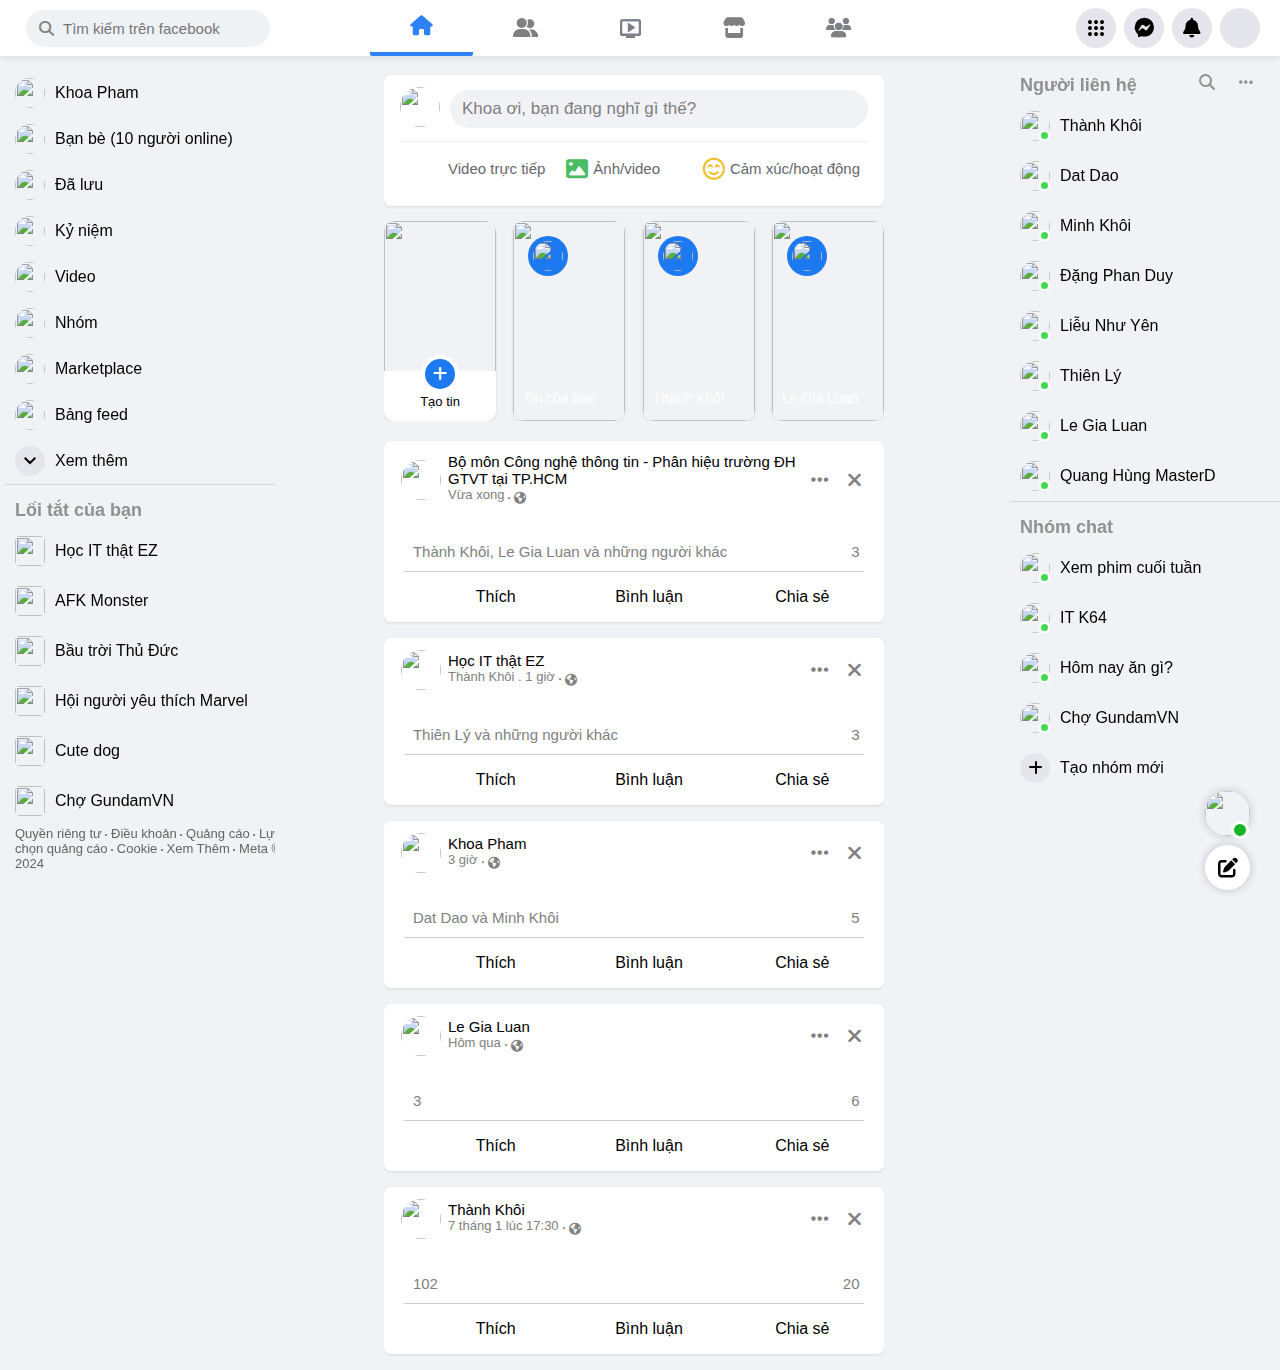
==== index.html @ da33feb2 "Add files via upload" ====
<!DOCTYPE html>
<html>
<head>
    <title>Facebook</title>
    <link rel="shortcut icon" href="/img/2023_Facebook_icon.svg" type="image/x-icon">
    <link rel="stylesheet" href="https://cdnjs.cloudflare.com/ajax/libs/font-awesome/5.14.0/css/all.css"/>
    <link rel="stylesheet" href="/css/index.css"/>
    <link rel="stylesheet" href="https://cdnjs.cloudflare.com/ajax/libs/font-awesome/6.6.0/css/all.min.css">
    <link rel="stylesheet" href="https://fonts.googleapis.com/css2?family=Material+Symbols+Outlined:opsz,wght,FILL,GRAD@20..48,100..700,0..1,-50..200" />
    <link rel="stylesheet" href="/css/responsive.css">
</head>
<body>

    <div class="header-wrap">
        <div class="header-left">
            <a href="index.html"><img src="/img/2023_Facebook_icon.svg" alt=""></a>
            <div class="header-search">
                <i class="fa-solid fa-magnifying-glass"></i>
                <input type="text" placeholder="Tìm kiếm trên facebook">
            </div>
        </div>
        <div class="header-mid">
            <a id="active" class="header-mid-option" href="index.html"><i class="fas fa-home"></i><div class="sub-title s-home"><p>Trang chủ</p></div></a>
            <a class="header-mid-option" href="friend-page.html"><i class="fa-solid fa-user-group"></i><div class="sub-title s-friend"><p>Bạn bè</p></div></a>
            <a class="header-mid-option" href="#"><i id="size22" class="tv-icon material-symbols-outlined">live_tv</i><div class="sub-title s-video"><p>Video</p></div></a>
            <a class="header-mid-option" href="#"><i class="store-icon fa-solid fa-store"></i><div class="sub-title s-market"><p>Marketplace</p></div></a>
            <a class="header-mid-option" href="#"><i class="group-icon fas fa-users"></i><div class="sub-title s-group"><p>Nhóm</p></div></a>
        </div>
        <div class="header-right">
            <a class="icon-backround" href="#"><i class="material-symbols-outlined">apps</i><div class="sub-title"><p>Menu</p></div></a>
            <div  class="icon-backround" id="showMess"><i class="fab fa-facebook-messenger"></i><div class="sub-title"><p>Messenger</p></div></div>
            <!-- DROP MESS MENU -->
            <div class="card-mess-wrap" id="cardMess">
                <div class="card-mess">
                    <div class="mess-header">
                        <p>Đoạn chat</p>
                        <div class="icon-list">
                            <img src="/img/more.png" alt="">
                            <img src="/img/zoom.png" alt="">
                            <img src="/img/edit.png" alt="">
                        </div>
                    </div>
                    <div class="messs-search">
                        <img src="/img/loupe.png" alt="">
                        <input type="text" placeholder="Tìm kiếm trên Messenger">
                    </div>
                    <div class="mess-option">
                        <p class="checked">Hộp thư</p>
                        <p>Cộng đồng</p>
                    </div>
                    <div class="mess-content-list">

                        <div class="mess-content">
                            <div class="img-wrap">
                                <img src="/img/avatarluan.jpg" alt="">
                            </div>
                            <div class="content-text-wrap">
                                <p>Le Gia Luan</p>
                                <div class="chat-text">
                                    <span>Luan: </span>
                                    <span>Đi cafe không bạn.</span>
                                    <span class="dot"><i class="fa-solid fa-circle"></i></span>
                                    <span>1 phút</span>
                                </div>
                            </div>
                        </div>

                        <div class="mess-content">
                            <div class="img-wrap">
                                <img src="/img/lieunhuyen.jpg" alt="">
                            </div>
                            <div class="content-text-wrap">
                                <p>Liễu Như Yên</p>
                                <div class="chat-text">
                                    <span>Liễu: </span>
                                    <span>Em đậu casting rồi Khoa!</span>
                                    <span class="dot"><i class="fa-solid fa-circle"></i></span>
                                    <span>2 giờ</span>
                                </div>
                            </div>
                        </div>

                        <div class="mess-content">
                            <div class="img-wrap">
                                <img src="/img/door.jpg" alt="">
                            </div>
                            <div class="content-text-wrap">
                                <p>Hôm nay ăn gì?</p>
                                <div class="chat-text">
                                    <span>Khôi: </span>
                                    <span>Đi ăn thôi, đói quáaa</span>
                                    <span class="dot"><i class="fa-solid fa-circle"></i></span>
                                    <span>5 giờ</span>
                                </div>
                            </div>
                        </div>

                        <div class="mess-content">
                            <div class="img-wrap">
                                <img src="/img/tiendat.jpg" alt="">
                            </div>
                            <div class="content-text-wrap">
                                <p>Dat Dao</p>
                                <div class="chat-text">
                                    <span>Bạn: </span>
                                    <span>Lịch bơi ngày nào vậy Đạt</span>
                                    <span class="dot"><i class="fa-solid fa-circle"></i></span>
                                    <span>8 giờ</span>
                                </div>
                            </div>
                        </div>

                        <div class="mess-content">
                            <div class="img-wrap">
                                <img src="/img/avatarkhoi.jpg" alt="">
                            </div>
                            <div class="content-text-wrap">
                                <p>Thành Khôi</p>
                                <div class="chat-text">
                                    <span>Khôi: </span>
                                    <span>Mai đi học sớm đi.</span>
                                    <span class="dot"><i class="fa-solid fa-circle"></i></span>
                                    <span>1 giờ</span>
                                </div>
                            </div>
                        </div>

                        <div class="mess-content">
                            <div class="img-wrap">
                                <img src="/img/phim.jpg" alt="">
                            </div>
                            <div class="content-text-wrap">
                                <p>Xem phim cuối tuần</p>
                                <div class="chat-text">
                                    <span>Luan: </span>
                                    <span>Tớ thấy nên xem phim Cám</span>
                                    <span class="dot"><i class="fa-solid fa-circle"></i></span>
                                    <span>17 giờ</span>
                                </div>
                            </div>
                        </div>

                        <div class="mess-content">
                            <div class="img-wrap">
                                <img src="/img/sister.jpg" alt="">
                            </div>
                            <div class="content-text-wrap">
                                <p>Em gái</p>
                                <div class="chat-text">
                                    <span>Vy: </span>
                                    <span>Khi nào anh mới về quê?</span>
                                    <span class="dot"><i class="fa-solid fa-circle"></i></span>
                                    <span>1 ngày</span>
                                </div>
                            </div>
                        </div>

                        <div class="mess-content">
                            <div class="img-wrap">
                                <img src="/img/gundam.jpg" alt="">
                            </div>
                            <div class="content-text-wrap">
                                <p>Chợ GundamVN</p>
                                <div class="chat-text">
                                    <span>Bạn: </span>
                                    <span>Cho em đặt mẫu số 3.</span>
                                    <span class="dot"><i class="fa-solid fa-circle"></i></span>
                                    <span>3 ngày</span>
                                </div>
                            </div>
                        </div>
                    </div>
                    
                </div>
            </div>


            <div class="icon-backround" id="notice" onclick="showNotice()">
                <i class="fas fa-bell"></i>
                <div class="sub-title"><p>Thông báo</p></div>
            </div>
            <!-- DROP MENU NOTICE -->
            <div class="card-notice-wrap" id="cardNotice">
                <div class="card-notice">
                    <div class="card-notice-header">
                        <p>Thông báo</p>
                        <img src="/img/more.png" alt="">
                    </div>
                    <div class="notice-option">
                        <span class="checked">Tất cả</span>
                        <span>Chưa đọc</span>
                    </div>
                    <div class="notice-title">
                        <p>Trước đó</p>
                        <span>Xem tất cả</span>
                    </div>
                    <div class="notice-list">
                        <div class="notice-content">
                            <div class="notice-img">
                                <img src="/img/avatarkhoi.jpg" alt="">
                                <img src="/img/tag-icon.png" alt="">
                            </div>
                            <div class="notice-text">
                                <p><span>Thành Khôi</span> đã gắn thẻ bạn trong 1 tin.</p>
                                <p>3 phút</p>
                            </div>
                            <img src="/img/record-button.png" alt="">
                        </div>
                        <div class="notice-content">
                            <div class="notice-img">
                                <img src="/img/tiendat.jpg" alt="">
                                <img src="/img/comment.png" alt="">
                            </div>
                            <div class="notice-text">
                                <p><span>Dat Dao</span> đã phản hồi bình luận của bạn trong nhóm Bơi lội.</p>
                                <p>2 ngày</p>
                            </div>
                            <img src="/img/record-button.png" alt="">
                        </div>
                        <div class="notice-content">
                            <div class="notice-img">
                                <img src="/img/avata.jpg" alt="">
                                <img src="/img/comment.png" alt="">
                            </div>
                            <div class="notice-text">
                                <p><span>Thành Khôi và Le Gia Luan</span> đã bày tỏ cảm xúc về 1 bình luận.</p>
                                <p>3 ngày</p>
                            </div>
                            <img src="/img/record-button.png" alt="">
                        </div>
                        <div class="notice-content">
                            <div class="notice-img">
                                <img src="/img/lieunhuyen.jpg" alt="">
                                <img src="/img/comment.png" alt="">
                            </div>
                            <div class="notice-text">
                                <p><span>Liễu Như Yên</span> đã chia sẻ 1 video trong nhóm Bầu trời Thủ Đức.</p>
                                <p>1 tuần</p>
                            </div>
                            <img src="/img/record-button.png" alt="">
                        </div>
                    </div>
                </div>
            </div>



            <div class="icon-backround" id="showProfile">
                <img class="user-avt" src="/img/avata.jpg" alt="" >
                <div class="sub-title s-avata"><p>Tài khoản</p></div>
            </div>
            <!-- <img class="user-avt" src="/img/avata.jpg" alt="" onclick="openCard()"> -->
            
            <!-- DROP MENU PROFILE -->
                <div class="card-menu-wrap" id="cardWrap">
                    <div class="card-menu">
                        <div class="profile-menu">
                            <div class="profile">
                                <img src="/img/avata.jpg" alt="" class="user-avt">
                            <span>Pham Khoa</span>
                            </div>
                            <hr>
                            <p>Xem trang cá nhân</p>
                        </div>
                        <div class="menu-item">
                            <div class="backround-color"><img src="/img/settings.png" alt=""></div>
                            <span>Cài đặt & quyền riêng tư</span>
                            <img src="/img/next.png" alt="" class="right">
                        </div>
                        <div class="menu-item">
                            <div class="backround-color"><img src="/img/question.png" alt=""></div>
                            <span>Trợ giúp & hỗ trợ</span>
                            <img src="/img/next.png" alt="" class="right">
                        </div>
                        <div class="menu-item">
                            <div class="backround-color"><img src="/img/night.png" alt=""></div>
                            <span>Màn hình & trợ năng</span>
                            <img src="/img/next.png" alt="" class="right">
                        </div>
                        <div class="menu-item">
                            <div class="backround-color"><img src="/img/bubble-chat.png" alt=""></div>
                            <span>Đóng góp ý kiến</span>
                        </div>
                        <a href="login.html" class="menu-item">
                            <div class="backround-color"><img src="/img/log-out.png" alt=""></div>
                            <span>Đăng xuất</span>
                        </a>
                        <div class="footer-infor">
                            <span class="text">Quyền riêng tư</span>
                            <span class="dot"><i class="fa-solid fa-circle"></i></span>
                            <span class="text">Điều khoản</span>
                            <span class="dot"><i class="fa-solid fa-circle"></i></span>
                            <span class="text">Quảng cáo</span>
                            <span class="dot"><i class="fa-solid fa-circle"></i></span>
                            <span class="text">Lựa chọn quảng cáo</span>
                            <span class="dot"><i class="fa-solid fa-circle"></i></span>
                            <span class="text">Cookie</span>
                            <span class="dot"><i class="fa-solid fa-circle"></i></span>
                            <span class="seemore">Xem Thêm</span>
                            <span class="dot"><i class="fa-solid fa-circle"></i></span>
                            <span class="copyright">Meta &copy; 2024</span>
                        </div>
                    </div>
                </div>
        </div>
    </div>


    <div class="container">
        <div class="left-sidebar p-weight6"> 
            <div class="imp-links">
                <a href="#"><img src="/img/avata.jpg" alt=""><p>Khoa Pham</p></a>
                <a href="#">
                    <!-- <i class=" friend-icon fa-solid fa-user-group"></i> -->
                     <img src="/img/friend.png" alt="">
                    <p>Bạn bè (10 người online)</p>
                </a>
                <a href="#">
                    <!-- <i class="save-icon fa-solid fa-bookmark"></i> -->
                    <img src="/img/saved.png" alt="">
                    <p>Đã lưu</p>
                </a>
                <a href="#">
                    <!-- <i class="history-icon material-symbols-outlined">history</i> -->
                    <img src="/img/memories.png" alt="">
                    <p>Kỷ niệm</p>
                </a>
                <a href="#">
                    <!-- <i class="tv-icon material-symbols-outlined">live_tv</i> -->
                    <img src="/img/video.png" alt="">
                    <p>Video</p>
                </a>
                <a href="#">
                    <!-- <div class="icon-box"><i class="group-icon fas fa-users"></i></div> -->
                    <img src="/img/groups.png" alt="">
                    <p>Nhóm</p>
                </a>
                <a href="#">
                    <!-- <i class="store-icon fa-solid fa-store"></i> -->
                    <img src="/img/market.png" alt="">
                    <p>Marketplace</p>
                </a>
                <a href="#">
                    <img src="/img/feed.png" alt="">
                    <p>Bảng feed</p>
                </a>
                <div id="hidden-imp-links">
                    <a href="#">
                        <img src="/img/gayquy.png" alt="">
                        <p>Chiến dịch gây quỹ</p>
                    </a>
                    <a href="#">
                        <img src="/img/video-game.png" alt="">
                        <p>Chơi game</p>
                    </a>
                    <a href="#">
                        <img src="/img/credit-card.png" alt="">
                        <p>Đơn đặt hàng và thanh toán</p>
                    </a>
                    <a href="#">
                        <img src="/img/health-care.png" alt="">
                        <p>Hẹn hò</p>
                    </a>
                    <a href="#">
                        <img src="/img/messenger.png" alt="">
                        <p>Messenger</p>
                    </a>
                    <a href="#">
                        <img src="/img/reel.png" alt="">
                        <p>Reels</p>
                    </a>
                    <a href="#">
                        <img src="/img/gift.png" alt="">
                        <p>Sinh nhật</p>
                    </a>
                    <a href="#">
                        <img src="/img/page.png" alt="">
                        <p>Trang</p>
                    </a>
                    <div id="showLess-imp-links">
                        <div class="add-icon"><span class="material-symbols-outlined">keyboard_arrow_up</span></div>
                        <p>Ẩn bớt</p>
                    </div>
                </div>
                <div id="showMore-imp-links">
                    <div class="add-icon"><span class="material-symbols-outlined">keyboard_arrow_down</span></div>
                    <p>Xem thêm</p>
                </div>
            </div>
            <div class="shortcut">
                <div class="sidebar-title">
                    <h4>Lối tắt của bạn</h4>
                    <a href="#">Chỉnh sửa</a>
                    
                </div>
                <div class="shortcut-links">
                    <a href="#"><img src="/img/it.jpg" alt=""><p>Học IT thật EZ</p></a>
                    <a href="#"><img src="/img/afkmonster.jpg" alt=""><p>AFK Monster</p></a>
                    <a href="#"><img src="/img/lovesky.jpg" alt=""><p>Bầu trời Thủ Đức</p></a>
                    <a href="#"><img src="/img/marvel.jpg" alt=""><p>Hội người yêu thích Marvel</p></a>
                    <a href="#"><img src="/img/dogcute.jpg" alt=""><p>Cute dog</p></a>
                    <a href="#"><img src="/img/gundam.jpg" alt=""><p>Chợ GundamVN</p></a>
                </div>
            </div>
            <div class="footer-infor">
                <span class="text">Quyền riêng tư</span>
                            <span class="dot"><i class="fa-solid fa-circle"></i></span>
                            <span class="text">Điều khoản</span>
                            <span class="dot"><i class="fa-solid fa-circle"></i></span>
                            <span class="text">Quảng cáo</span>
                            <span class="dot"><i class="fa-solid fa-circle"></i></span>
                            <span class="text">Lựa chọn quảng cáo</span>
                            <span class="dot"><i class="fa-solid fa-circle"></i></span>
                            <span class="text">Cookie</span>
                            <span class="dot"><i class="fa-solid fa-circle"></i></span>
                            <span class="seemore">Xem Thêm</span>
                            <span class="dot"><i class="fa-solid fa-circle"></i></span>
                            <span class="copyright">Meta &copy; 2024</span>
            </div>
        </div>

        <div class="center-sidebar">
            <!-- 1******************************************** -->
            <div class="personal-status-wrap">
                <div class="personal-status">
                    <a href="#" class="avata"><img src="/img/avata.jpg" alt=""></a>
                <div class="status-input">
                    <p>Khoa ơi, bạn đang nghĩ gì thế?</p>
                </div>
               


                </div>
                
                <div class="status-activities">
                    <div class="activity live">
                        <!-- <i class="fas fa-video"></i> -->
                         <img src="/img/video-stream.png" alt="">
                        <span>Video trực tiếp</span>
                    </div>
                    <div class="activity image">
                        <i class="fas fa-image"></i>
                        <span>Ảnh/video</span>
                    </div>
                    <div class="activity icon">
                        <i class="far fa-smile-beam"></i>
                        <span>Cảm xúc/hoạt động</span>
                    </div>
                </div>
            </div> 
             <!-- create status -->
             <!-- <div class="create-status-wrap">
                <div class="screen-outlay"></div>
            </div>   -->
            <!-- 2******************** -->
            <div class="story">
                <div class="my-story">
                    <img src="/img/avata.jpg" alt="">
                    <div class="upload">
                        <div class="backround-icon"><i class="fa-solid fa-plus"></i></div>
                        <p>Tạo tin</p>
                    </div>        
                </div>
                <div class="friend-story">
                    <img class="friend-story-img" src="/img/str-khoa.jpg" alt="">
                    <div class="friend-avata"><img src="/img/avata.jpg" alt=""></div>
                    <p>Tin của bạn</p>
                </div>
                <div class="friend-story">
                    <img class="friend-story-img" src="/img/str-khoi.jpg" alt="">
                    <div class="friend-avata"><img src="/img/avatarkhoi.jpg" alt=""></div>
                    <p>Thành Khôi</p>
                </div>
                <div class="friend-story">
                    <img class="friend-story-img" src="/img/str-luan.jpg" alt="">
                    <div class="friend-avata"><img src="/img/avatarluan.jpg" alt=""></div>
                    <p>Le Gia Luan</p>
                </div>
            </div>

            <!-- 3********************************* -->
            <div class="posts-wrap">
                <div class="post">
                    <div class="post-top">
                        <div class="post-top-left">
                            <img src="/img/avtbomon.jpg" alt="">
                            <div class="name-time">
                                <p class="name">Bộ môn Công nghệ thông tin - Phân hiệu trường ĐH GTVT tại TP.HCM</p>
                                <div class="time">
                                <p>Vừa xong</p> <span><i id="size2px" class="fa-solid fa-circle fa-2xs"></i><i class="fa-solid fa-earth-americas"></i></span>
                                </div>
                            </div>
                        </div>
                        <div class="post-top-right">
                            <div class="background-icon"><i class="fa-solid fa-ellipsis"></i></div>
                            <div class="background-icon close-post"><i class="fa-solid fa-xmark"></i></div>
                        </div>
                    </div>
                    <div class="post-mid">
                        <!-- <p></p> -->
                        <img src="/img/post4.jpg" alt="">
                    </div>
                    <div class="post-bottom">
                        <div class="number-like">
                            <div class="number-left">
                                <img id="icon1" src="/img/like-icon.png" alt="">
                                <img id="icon2" src="/img/love-icon.svg" alt="">
                                <span class="hide-text">Bạn, </span>
                                <span>Thành Khôi, Le Gia Luan và những người khác</span>
                            </div>
                            <div class="number-right">
                                <span>3</span>
                                <img src="/img/chat-fill.png" alt="">
                            </div>
                        </div>
 
                        <div class="post-icon">
                            <div class="icon-wrap icon-like-wrap">
                                <div class="like-wrap" >
                                    <img class="like1" src="/img/like.png" alt="">
                                    <img class="like2" src="/img/like2.png" alt="">
                                </div>
                                <span class="like-text">Thích</span>
                                <div class="hidden-icon">
                                    <img src="/img/icon-like.png" alt="">
                                    <img src="/img/icon-love.png" alt="">
                                    <img src="/img/icon-care.png" alt="">
                                    <img src="/img/icon-haha.png" alt="">
                                    <img src="/img/icon-sad.png" alt="">
                                    <img src="/img/icon-wow.png" alt="">
                                    <img src="/img/icon-angry.png" alt="">
                                </div>
                            </div>
                            <div class="icon-wrap"><img src="/img/chat.png" alt=""><span>Bình luận</span></div>
                            <div class="icon-wrap"><img src="/img/share.png" alt=""><span>Chia sẻ</span></div>
                            
                        </div>
                        <div class="comment"></div>
                    </div>
                </div>


                <div class="post">
                    <div class="post-top">
                        <div class="post-top-left">
                            <img src="/img/it.jpg" alt="">
                            <div class="name-time">
                                <p class="name">Học IT thật EZ</p>
                                <div class="time">
                                <p>Thành Khôi . 1 giờ</p> <span><i id="size2px" class="fa-solid fa-circle fa-2xs"></i><i class="fa-solid fa-earth-americas"></i></span>
                                </div>
                            </div>
                        </div>
                        <div class="post-top-right">
                            <div class="background-icon"><i class="fa-solid fa-ellipsis"></i></div>
                            <div class="background-icon close-post"><i class="fa-solid fa-xmark"></i></div>
                        </div>
                    </div>
                    <div class="post-mid">
                        <img src="/img/post5.jpg" alt="">
                    </div>
                    <div class="post-bottom">
                        <div class="number-like">
                            <div class="number-left">
                                <img id="icon1" src="/img/like-icon.png" alt="">
                                <img id="icon2" src="/img/newsad.png" alt="">
                                <span class="hide-text">Bạn, </span>
                                <span>Thiên Lý và những người khác</span>
                            </div>
                            <div class="number-right">
                                <span>3</span>
                                <img src="/img/chat-fill.png" alt="">
                            </div>
                        </div>
 
                        <div class="post-icon">
                            <div class="icon-wrap icon-like-wrap">
                                <div class="like-wrap" >
                                    <img class="like1" src="/img/like.png" alt="">
                                    <img class="like2" src="/img/like2.png" alt="">
                                </div>
                                <span class="like-text">Thích</span>
                                <div class="hidden-icon">
                                    <img src="/img/icon-like.png" alt="">
                                    <img src="/img/icon-love.png" alt="">
                                    <img src="/img/icon-care.png" alt="">
                                    <img src="/img/icon-haha.png" alt="">
                                    <img src="/img/icon-sad.png" alt="">
                                    <img src="/img/icon-wow.png" alt="">
                                    <img src="/img/icon-angry.png" alt="">
                                </div>
                            </div>
                            <div class="icon-wrap"><img src="/img/chat.png" alt=""><span>Bình luận</span></div>
                            <div class="icon-wrap"><img src="/img/share.png" alt=""><span>Chia sẻ</span></div>
                            
                        </div>
                        <div class="comment"></div>
                    </div>
                </div>


                <div class="post">
                    <div class="post-top">
                        <div class="post-top-left">
                            <img src="/img/avata.jpg" alt="">
                            <div class="name-time">
                                <p class="name">Khoa Pham</p>
                                <div class="time">
                                <p>3 giờ</p> <span><i id="size2px" class="fa-solid fa-circle fa-2xs"></i><i class="fa-solid fa-earth-americas"></i></span>
                                </div>
                            </div>
                        </div>
                        <div class="post-top-right">
                            <div class="background-icon"><i class="fa-solid fa-ellipsis"></i></div>
                            <div class="background-icon close-post"><i class="fa-solid fa-xmark"></i></div>
                        </div>
                    </div>
                    <div class="post-mid">
                        <img src="/img/post-khoa.jpg" alt="">
                    </div>
                    <div class="post-bottom">
                        <div class="number-like">
                            <div class="number-left">
                                <img id="icon1" src="/img/like-icon.png" alt="">
                                <img id="icon2" src="/img/wow-icon.png" alt="">
                                <span class="hide-text">Bạn, </span>
                                <span>Dat Dao và Minh Khôi</span>
                            </div>
                            <div class="number-right">
                                <span>5</span>
                                <img src="/img/chat-fill.png" alt="">
                            </div>
                        </div>
 
                        <div class="post-icon">
                            <div class="icon-wrap icon-like-wrap">
                                <div class="like-wrap" >
                                    <img class="like1" src="/img/like.png" alt="">
                                    <img class="like2" src="/img/like2.png" alt="">
                                </div>
                                <span class="like-text">Thích</span>
                                <div class="hidden-icon">
                                    <img src="/img/icon-like.png" alt="">
                                    <img src="/img/icon-love.png" alt="">
                                    <img src="/img/icon-care.png" alt="">
                                    <img src="/img/icon-haha.png" alt="">
                                    <img src="/img/icon-sad.png" alt="">
                                    <img src="/img/icon-wow.png" alt="">
                                    <img src="/img/icon-angry.png" alt="">
                                </div>
                            </div>
                            <div class="icon-wrap"><img src="/img/chat.png" alt=""><span>Bình luận</span></div>
                            <div class="icon-wrap"><img src="/img/share.png" alt=""><span>Chia sẻ</span></div>
                            
                        </div>
                        <div class="comment"></div>
                    </div>
                </div>

                <div class="post">
                    <div class="post-top">
                        <div class="post-top-left">
                            <img src="/img/avatarluan.jpg" alt="">
                            <div class="name-time">
                                <p class="name">Le Gia Luan</p>
                                <div class="time">
                                <p>Hôm qua</p> <span><i id="size2px" class="fa-solid fa-circle fa-2xs"></i><i class="fa-solid fa-earth-americas"></i></span>
                                </div>
                            </div>
                        </div>
                        <div class="post-top-right">
                            <div class="background-icon"><i class="fa-solid fa-ellipsis"></i></div>
                            <div class="background-icon close-post"><i class="fa-solid fa-xmark"></i></div>
                        </div>
                    </div>
                    <div class="post-mid">
                        <img src="/img/bug.jpg" alt="">
                    </div>
                    <div class="post-bottom">
                        <div class="number-like">
                            <div class="number-left">
                                <img id="icon1" src="/img/like-icon.png" alt="">
                                <img id="icon2" src="/img/haha-icon.png" alt="">
                                <span class="hide-text">Bạn và </span>
                                <span>3</span>
                            </div>
                            <div class="number-right">
                                <span>6</span>
                                <img src="/img/chat-fill.png" alt="">
                            </div>
                        </div>
                        <div class="post-icon">
                            <div class="icon-wrap icon-like-wrap">
                                <div class="like-wrap" >
                                    <img class="like1" src="/img/like.png" alt="">
                                    <img class="like2" src="/img/like2.png" alt="">
                                </div>
                                <span class="like-text">Thích</span>
                                <div class="hidden-icon">
                                    <img src="/img/icon-like.png" alt="">
                                    <img src="/img/icon-love.png" alt="">
                                    <img src="/img/icon-care.png" alt="">
                                    <img src="/img/icon-haha.png" alt="">
                                    <img src="/img/icon-sad.png" alt="">
                                    <img src="/img/icon-wow.png" alt="">
                                    <img src="/img/icon-angry.png" alt="">
                                </div>
                            </div>
                            <div class="icon-wrap"><img src="/img/chat.png" alt=""><span>Bình luận</span></div>
                            <div class="icon-wrap"><img src="/img/share.png" alt=""><span>Chia sẻ</span></div>
                            
                        </div>
                        <div class="comment"></div>
                    </div>
                </div>

                <div class="post">
                    <div class="post-top">
                        <div class="post-top-left">
                            <img src="/img/avatarkhoi.jpg" alt="">
                            <div class="name-time">
                                <p class="name">Thành Khôi</p>
                                <div class="time">
                                <p>7 tháng 1 lúc 17:30</p> <span><i id="size2px" class="fa-solid fa-circle fa-2xs"></i><i class="fa-solid fa-earth-americas"></i></span>
                                </div>
                            </div>
                        </div>
                        <div class="post-top-right">
                            <div class="background-icon"><i class="fa-solid fa-ellipsis"></i></div>
                            <div class="background-icon close-post"><i class="fa-solid fa-xmark"></i></div>
                        </div>
                    </div>
                    <div class="post-mid">
                        <img src="/img/post-khoi.jpg" alt="">
                    </div>
                    <div class="post-bottom">
                        <div class="number-like">
                            <div class="number-left">
                                <img id="icon1" src="/img/like-icon.png" alt="">
                                <img id="icon2" src="/img/love-icon.svg" alt="">
                                <span class="hide-text">Bạn và </span>
                                <span>102</span>
                            </div>
                            <div class="number-right">
                                <span>20</span>
                                <img src="/img/chat-fill.png" alt="">
                            </div>
                        </div>
                        <div class="post-icon">
                            <div class="icon-wrap icon-like-wrap">
                                <div class="like-wrap" >
                                    <img class="like1" src="/img/like.png" alt="">
                                    <img class="like2" src="/img/like2.png" alt="">
                                </div>
                                <span class="like-text">Thích</span>
                                <div class="hidden-icon">
                                    <img src="/img/icon-like.png" alt="">
                                    <img src="/img/icon-love.png" alt="">
                                    <img src="/img/icon-care.png" alt="">
                                    <img src="/img/icon-haha.png" alt="">
                                    <img src="/img/icon-sad.png" alt="">
                                    <img src="/img/icon-wow.png" alt="">
                                    <img src="/img/icon-angry.png" alt="">
                                </div>
                            </div>
                            <div class="icon-wrap"><img src="/img/chat.png" alt=""><span>Bình luận</span></div>
                            <div class="icon-wrap"><img src="/img/share.png" alt=""><span>Chia sẻ</span></div>
                            
                        </div>
                        <div class="comment"></div>
                    </div>
                </div>
            </div>
        </div>

        <div class="right-sidebar p-weight6"> 
            <!-- <div class="sidebar-title">
                <h4>Được tài trợ</h4>
            </div>
            <div class="content boder-bottom">
                <a href="#">
                    <div class="content-left">
                        <img class="content-img" src="/img/avata.jpg" alt="">
                    </div>
                    <div class="content-right">
                        <h4>khoa</h4>
                        <p>khoa pham</p>
                    </div>
                </a>
                <a href="#">
                    <div class="content-left">
                        <img class="content-img" src="/img/avata.jpg" alt="">
                    </div>
                    <div class="content-right">
                        <h4>fpt</h4>
                        <p>fbt.com</p>
                    </div>
                </a>
            </div> -->

            <div class="friend boder-bottom">
                <div class="sidebar-title">
                    <h4>Người liên hệ</h4>
                    <div class="search-icon-box">
                        <div class="add-icon">
                            <i class="fa-solid fa-magnifying-glass"></i>
                        </div>
                        <div class="add-icon">
                            <i class="fa-solid fa-ellipsis"></i>
                        </div>
                    </div>
                </div>
                
                <a href="#" class="online-list">
                    <div class="online">
                        <img  src="/img/avatarkhoi.jpg" alt="">
                    </div>
                    <p>Thành Khôi</p>
                </a>
                <a href="#" class="online-list">
                    <div class="online">
                        <img  src="/img/tiendat.jpg" alt="">
                    </div>
                    <p>Dat Dao</p>
                </a>
                <a href="#" class="online-list">
                    <div class="online">
                        <img  src="/img/khoidai.jpg" alt="">
                    </div>
                    <p>Minh Khôi</p>
                </a>
                <a href="#" class="online-list">
                    <div class="online">
                        <img  src="/img/duy.jpg" alt="">
                    </div>
                    <p>Đặng Phan Duy</p>
                </a>
                <a href="#" class="online-list">
                    <div class="online">
                        <img  src="/img/lieunhuyen.jpg" alt="">
                    </div>
                    <p>Liễu Như Yên</p>
                </a>
                <a href="#" class="online-list">
                    <div class="online">
                        <img  src="/img/ez.jpg" alt="">
                    </div>
                    <p>Thiên Lý</p>
                </a>
                <a href="#" class="online-list">
                    <div class="online">
                        <img  src="/img/avatarluan.jpg" alt="">
                    </div>
                    <p>Le Gia Luan</p>
                </a>
                <a href="#" class="online-list">
                    <div class="online">
                        <img  src="/img/quanghung.jpeg" alt="">
                    </div>
                    <p>Quang Hùng MasterD</p>
                </a>
            </div>

            <div class="groups">
                <div class="sidebar-title">
                    <h4>Nhóm chat</h4>
                </div>
                <a href="#" class="online-list">
                    <div class="online">
                        <img  src="/img/phim.jpg" alt="">
                    </div>
                    <p>Xem phim cuối tuần</p>
                </a>
                <a href="#" class="online-list">
                    <div class="online">
                        <img  src="/img/classs.jpg" alt="">
                    </div>
                    <p>IT K64</p>
                </a>
                <a href="#" class="online-list">
                    <div class="online">
                        <img  src="/img/door.jpg" alt="">
                    </div>
                    <p>Hôm nay ăn gì?</p>
                </a>
                <a href="#" class="online-list">
                    <div class="online">
                        <img  src="/img/gundam.jpg" alt="">
                    </div>
                    <p>Chợ GundamVN</p>
                </a>
                <a href="#" class="online-list">
                    <div class="add-icon">
                        <i class="fa-solid fa-plus"></i>
                    </div>
                    <p>Tạo nhóm mới</p>
                </div>
        </div>

        <div class="chat-bubble-wrap">
            <div class="chat-bubble">
                <a href="#">
                    <div class="write-box">
                        <i class="fa-solid fa-pen-to-square"></i>
                    </div>
                </a>
            </div>
            <div class="chat-bubble" id="chatBubble">
                <div >
                    <div class="online">
                        <img src="/img/avata.jpg" alt="">
                        <img class="close-btn" src="/img/close.png" id="close-chat">
                    </div>
                </div>
            </div>
            
        </div>
    </div>

     <!-- create status -->
     <div class="create-status-wrap">
        <div class="create-status">
            <div class="header">
                <p>Tạo bài viết</p>
                <img class="hide-status" src="/img/close.png" alt="">
            </div>
            <div class="detail">
                <img  class="user-avt" src="/img/avata.jpg" alt="">
                <div class="name-option">
                    <p>Pham Khoa</p>
                    <div class="option">
                        <img src="/img/friends.png" alt="">
                        <span>Bạn bè</span>
                        <img class="down" src="/img/down.png" alt="">
                    </div>
                </div>
            </div>
            <form action="#">
                <input type="text" name="" id="status-input" placeholder="Khoa ơi, bạn đang nghĩ gì thế?" required>
            
            <div class="theme-icon">
                <div class="theme">
                    <img src="/img/theme.png" alt="">
                   
                </div>
                <img src="/img/happiness.png" alt="">
                
            </div>
            <div class="add-status">
                <span>Thêm vào bài viết của bạn</span>
                <div class="icon-list">
                    <img  src="/img/picture-icon.png" alt="">
                    <img src="img/tag-icon.png" alt="">
                    <img src="/img/emojy.png" alt="">
                    <img src="/img/vitri.png" alt="">
                    <img src="/img/gif.png" alt="">
                    <img src="/img/more.png" alt="">
                </div>
                
            </div>
            <div class="post-btn">
                <p>Đăng</p>
            </div>
        </form>
        </div>
    </div>  
    <script src="/js/index.js"></script>
</body>
</html>
---- css/index.css ----
/* SETTING */

*{
    margin: 0;
    padding: 0;
    font-family: 'Segoe UI', Tahoma, Geneva, Verdana, sans-serif;
}

body{
    background: #f0f2f5;
    box-sizing: border-box;
}

a {
    color: black;
    text-decoration: none;
}

.show{
    display: flex;
}
.hidden{
    display: none;
}
/* @media (max-width:1000px){
    .left-sidebar, .right-sidebar{
        display: none;
    }
    .container .center-sidebar{
        position: relative;
    }
} */
/* header *************************************************************************************************************/
.header-wrap{
    width: 100%;
    height: 56px;
    display: flex;
    justify-content: space-between;
    align-items: center;
    /* padding: 15px 20px; */
    position: fixed;
    top: 0;
    background-color: white;
    z-index: 100;
    box-shadow: 0 1px 8px rgba(0,0,0, 0.1);
}

.header-left{
    width: 320px;
    display: flex;
    align-items: center;
    /* justify-content: space-evenly; */
}

.header-left img {
    width: 40px;
    padding: 11px 10px 7px 16px;
}
.header-search{
    width: 70%;
    display: flex;
    align-items: center;
    background-color: #eff2f5;
    padding: 10px;
    border-radius: 200px;
    font-size: 15px;
}
.header-search input{
    border: none;
    outline: 0;
    background-color: transparent;
    padding-left: 5px;
    font-size: 15px;
}
.header-search i {
    font-size: 15px;
    color: gray;
    margin-left: 3px;
    margin-right: 4px;
}
.header-mid{
    display: flex;
    flex: 1;
    justify-content: center;
    height: 100%;

}
.header-mid-option{
    display: flex;
    align-items: center;
    padding: 12px 40px;
    position: relative;
}
.header-mid-option:hover{
    background-color: #eff2f5;
    border-radius: 10px;
}
.header-mid-option i{
    font-size:20px ;
    color: gray;
}
#size22{
    font-size: 25px;
}
#active{
    border-bottom:4px solid #2e81f4;
    border-bottom-left-radius: 2px;
    border-bottom-right-radius:2px ;
}
#active i{
    color: #2e81f4;
}
.header-right{
    width: 210px;
    display: flex;
    align-items: center;
    justify-content: flex-end;
    margin-right: 20px;
    margin-left: 110px;
}
.avt{
    margin-right: 10px;
}
.user-avt{
    width: 40px;
    border-radius: 50%;
    cursor: pointer;

}
.header-right .icon-backround{
    display: flex;
    align-items: center;
    justify-content: center;
    width: 40px;
    height: 40px;
    border-radius: 50%;
    background-color: #e5e5ed;
    margin-left: 8px;
    position: relative;
}
.header-right .icon-backround{
    font-size: 20px;
}
.header-right .icon-backround:hover{
    background-color: #b9b7b777;
}
/*  SUB-TITLE ***********************************************************************************/
.sub-title{
    position: absolute;
    background-color: rgba(52, 52, 52, 0.85);
    top: 130%;
    font-size: 13px;
    color: white;
    width: max-content;
    box-sizing: border-box;
    padding: 7px;
    border-radius: 10px;
    display: none;
    /* transition: all 10s ; */

}
.header-mid-option .sub-title{
    top: 110%;
    right: 15px;
}
#active .sub-title{
    top: 116%;
}
.s-avata{
    right: 0px;
}
.s-friend{
    left: 25px;
}
.s-video{
    left: 30px;
}
.header-mid-option .s-market{
    right: 9px;
}
.header-mid-option .s-group{
    right: 28px;
}
.header-right .icon-backround:hover .sub-title, .header-mid-option:hover .sub-title{
    display: flex;
    transition: all 10s ;
}
/* DROP MENU *********************************************************************************************************/
.card-menu-wrap{
    position: absolute;
    top: 100%;
    right: 20px;   
    max-height: 450px;
    overflow: hidden;
    transition: max-height 1ms;
    border-radius: 7px;
    box-shadow: 2px 0 5px rgba(0, 0, 0, 0.3);
    display: none;

}

.card-menu-wrap img{
    padding: 0;
}
.card-menu, .card-notice, .card-mess{
    width: 340px;
    height: 440px;
    background-color: #fff ;
    padding: 7px 5px;
    box-shadow: 0px 0 5px rgba(0, 0, 0, 0.3);


}
.profile-menu{
    margin: 5px;
    padding:5px 5px;
    border-radius: 10px;
    box-shadow: 0px 0px 5px rgba(0, 0, 0, 0.15);
}
.profile-menu .profile span{
    font-size: 17px;
    font-weight: 500;
    margin-left: 10px;
}
.profile-menu p{
    color: #1d79f0;
    font-weight: 500;
    font-size: 15px;
    padding:10px 10px;
}
.profile{
    display: flex;
    align-items: center;
    padding:10px 10px 15px 10px;

}
.profile:hover, .profile-menu p:hover{
    cursor: pointer;
    background-color: #eff2f5;
    border-radius:10px;
}
.menu-item{
    display: flex;
    align-items: center;
    padding: 10px 0;
    cursor: pointer;
}
.menu-item:hover{
    background-color: #eff2f5;
    border-radius: 7px;
}
.menu-item img {
    width: 20px;
}
.menu-item span{
    flex: 1;
}

.menu-item  .backround-color{
    width: 35px;
    height: 35px;
    border-radius: 50%;
    background-color: #e5e5ed;
    display: flex;
    justify-content: center;
    align-items: center;
    margin:0 10px;
}
.menu-item .right{
    position: relative;
    right: 10px;
}
/* index */
.container{
    display:flex;
    justify-content: space-between;
    /* overflow-y: scroll; */
}
/* DROP NOTICE  *****************************************************************/
.card-notice-wrap,.card-mess-wrap{
    position: absolute;
    top: 100%;
    right: 20px;   
    max-height: 450px;
    overflow: hidden;
    transition: max-height 1ms;
    border-radius: 7px;
    box-shadow: 2px 0 5px rgba(0, 0, 0, 0.3);
    display: none;
}
.card-notice{
    border-radius: 7px;
    overflow-y: scroll;
}
.card-notice::-webkit-scrollbar{
    width: 10px;
    background-color: transparent;
}
.card-notice::-webkit-scrollbar-thumb{
    width: 7px;
    border-radius: 5px;
    background-color: transparent;
}
.card-notice img, .card-mess img{
    padding: 0;
}
.card-notice-header,.mess-header{
    display: flex;
    justify-content: space-between;
    padding: 5px 0px 5px 15px;

}
.card-notice-header p, .mess-header p{
    font-size: 22px;
    font-weight: bold;
}
.card-notice-header img, .mess-header img{
    width: 30px;
    cursor: pointer;
}
.card-notice-header img:hover, .mess-header img:hover{
    background-color: #e5e5ed97;
    border-radius: 50%;
}
.notice-option, .mess-option{
    font-size: 15px;
    font-weight: 500;
    padding:10px 0 10px 15px;
}
.notice-option p, .notice-option span, .mess-option p{
    margin-right: 5px;
    padding:5px  10px;
    border-radius: 15px;
    cursor: pointer;
}
.notice-option .checked, .mess-option .checked{
    color: #076aff;
    background-color: #b9d7f373;
}
.notice-option p:hover, .notice-option span:hover{
    background-color: #e5e5ed97;
}
.notice-title{
    display: flex;
    justify-content: space-between;
    padding:10px 0 0px 15px;

}
.notice-title p{
    font-size: 17px;
    font-weight: 500;
}
.notice-title span{
    font-size: 15px;
    color: #0462ef;
    padding: 5px;
    border-radius: 3px;

    cursor: pointer;
}
.notice-title span:hover,.notice-content:hover{
    background-color: #e5e5ed97;

}
.notice-list{
    margin-top: -5px;
}
.notice-content{
    display: flex;
    justify-content: center;
    align-items: center;
    padding:10px 0 10px 10px;
    cursor: pointer;
}

.notice-content img{
    width: 18px;
    height: 18px;
}
.notice-content .notice-img{
    position: relative;
}
.notice-content .notice-img img, .mess-content .img-wrap img{
    width: 55px;
    height: 55px;
    border-radius: 50%;
}
.notice-content .notice-img img:nth-child(2){
    width: 20px;
    height: 20px;
    padding: 3px;
    border-radius: 50%;
    background: linear-gradient(0deg,#25ba46, #6fef8b);
    position: absolute;
    bottom: -1px;
    right: -7px;
}
.notice-text{
    margin-left: 10px;
    padding-right: 5px;
    font-size: 15px;
}
.notice-text p:first-child{
    overflow: hidden;
    display: -webkit-box;
    -webkit-box-orient: vertical;
    line-clamp: 2;
    -webkit-line-clamp: 2;
}
.notice-text p span{
    font-weight: 600;
    color: rgb(78, 77, 77);
}
.notice-text p:last-child{
    font-size: 13px;
    color: #076aff;
    font-weight: 500;
}
/*  DROP MESS **************************************************************************************************************/

.icon-list img {
    margin-left: 5px;
}
.icon-list img:last-child{
    margin-left: 0px;
}
.messs-search{
    margin: 0 15px;
    padding: 10px ;
    background-color: #e5e5ed7a;
    display: flex;
    align-items: center;
    border-radius: 20px;
}
.messs-search img{
    width: 15px;
    margin-right: 10px;


}
.messs-search input{
    width: 100%;
    border: none;
    outline: none;
    background-color: transparent;
    font-size: 15px;
}
.mess-option{
    display: inline-flex;
}
.mess-content{
    display: flex;
    align-items: center;
    padding:10px 0 10px 10px;
    cursor: pointer;
}
.mess-content .img-wrap{
    margin-right: 10px;
}
.content-text-wrap{
    padding: 10px 0 ;
}
.content-text-wrap p{
    font-weight: 600;
    line-height: 20px;
    margin-top: -5px;
}
.content-text-wrap .chat-text span{
    font-size: 13px;
    color: gray;
}
.content-text-wrap .chat-text span:nth-child(2){
    overflow: hidden;
    display: -webkit-box;
    -webkit-box-orient: vertical;
    -webkit-line-clamp: 1;
    line-clamp: 1;
    margin-left: 5px;
}
.chat-text{
    display: inline-flex;

}
.content-text-wrap .chat-text .dot i{
    font-size: 2px;
    position: relative;
    top: -2px;
    margin-left: 7px;
    margin-right: 3px;
}
.mess-content-list{
    width: 100%;
    height: 70%;
    overflow: hidden;
    overflow-y: scroll;
}
/*************** LEFT-SIDEBAR *************************************************************************************/
    /* COLOR ICON *********************************************************************************************/
    .friend-icon{
        font-size: 20px;
        background-image: linear-gradient(0deg,#7739b7 -30%,#6BDBCC 140%);
        color: transparent;
        background-clip: text;
    }
    .save-icon{
        font-size: 20px;
        background-image: linear-gradient(1800deg,#C838B3 0%, #9868f8 100%);
        color: transparent;
        background-clip:text ;
    }

    .history-icon{
        font-size: 27px;
        background-image: linear-gradient(180deg,#060181 0%, #b3d0ed 100%);
        color: transparent;
        background-clip:text ;
    }
    .tv-icon{
        background-image: linear-gradient(0deg,blue 0%, #72b3ec 100%);
        color: transparent;
        background-clip:text ;
    }
    .icon-box{
        width: 25px;
        height: 25px;
        display: flex;
        justify-content: center;
        align-items: center;
        margin: 10px 13px;
        background-image: linear-gradient(180deg,#3DC0B8 0%, #2f81ed 100%);
        border-radius: 50%;
    }
    .group-icon{
        background-image: linear-gradient(180deg,#3b88da 0%, #1d79f0 100%);
        color: #fff;
        border-radius:50%;
        background-clip:text ;
        font-size: 12px;
    }
    .store-icon{
        font-size: 20px;
        background-image: linear-gradient(180deg,#24ad9b 0%, #b3d0ed 100%);
        color: transparent;
        background-clip:text ;
    }
.left-sidebar {
    width: 270px;
    height: 95vh;
    padding-left: 5px;
    position: fixed;
    align-items: flex-start;
    overflow-y: scroll;
    overflow-x: hidden;
    position: fixed;
    top: 60px;
    z-index: 1000;
    display: fixed;
}
/* SCROLLBAR */
.left-sidebar::-webkit-scrollbar, .right-sidebar::-webkit-scrollbar{
    width:7px;
    background-color: transparent;
}
.left-sidebar::-webkit-scrollbar-thumb,.right-sidebar::-webkit-scrollbar-thumb{
    background-color: transparent;
    border-radius: 6px;
}
.left-sidebar::-webkit-scrollbar:hover,.right-sidebar::-webkit-scrollbar:hover, .card-notice::-webkit-scrollbar:hover{
    background-color: #E6E7EB;
}
.left-sidebar:hover::-webkit-scrollbar-thumb,.right-sidebar:hover::-webkit-scrollbar-thumb,.card-notice:hover::-webkit-scrollbar-thumb{
    background-color: #BCC0C4;
}
.imp-links{
    border-bottom: 1px solid lightgrey;
    margin-top: 10px;
}
.imp-links a,#showMore-imp-links, #showLess-imp-links{
    padding: 3px 0;
}
.imp-links a ,.shortcut-links a,#showMore-imp-links, #showLess-imp-links{
    text-decoration: none;
    display: flex;
    align-items: center;
    border-radius: 5px;
    width: 100%;
}
.imp-links a:hover ,.shortcut-links a:hover, #showMore-imp-links:hover, #showLess-imp-links:hover{
    background-color: #e4e6e99d;
}
.imp-links a:last-child.shortcut-links a:last-child{
    margin-bottom: 0;
}

/* BEGIN HIDDEN IMP-LINKS */

#hidden-imp-links{
    display: none;
}
#showMore-imp-links, #showLess-imp-links{
    display: flex;
}
#showMore-imp-links .add-icon, #showLess-imp-links .add-icon{
    margin: 5px 10px;
}
/* END HIDDEN IMP-LINKS */

.shortcut-links a img{
    width: 30px;
    height: 30px;
    border-radius: 15px;
}
.imp-links a i{
    width: 30px;
    margin-right: 0px;
    display: flex;
    justify-content: center;
}
img{
    padding:10px ;
}

.imp-links a img, .imp-links a i{
    padding:0;
}
.imp-links a img{
    width: 30px;
    height: 30px;
    border-radius: 50px;
    margin: 5px 10px;
}
.imp-links a span i{
    position: relative;
    left: 8px;
}
.shortcut .sidebar-title a {
    color: blue;
    position: relative;
    float: right;
    top: 5px;
    padding: 5px;
    border-radius: 5px;
    display: none;
}
.shortcut:hover .sidebar-title a{
    color: blue;
    position: relative;
    float: right;
    top: 5px;
    padding: 5px;
    border-radius: 5px;
    display: flex;
}
.footer-infor{
    width: 100%;
    font-size: 13px ;
    font-weight: 500;
    padding-left: 10px;
    padding-bottom: 40px;
    color: rgb(101, 101, 101);
}
.footer-infor i{
    font-size: 2px;
    position: relative;
    top: -2px;
}

.footer-infor .text, .footer-infor .seemore{
    cursor: pointer;
}
.footer-infor .text:hover, .footer-infor .seemore:hover{
    text-decoration: 1px underline;
}
.footer-infor .seemore, .footer-infor .copyright{
    font-weight: 400;
}

/* CENTER ****************************************************************** */
.center-sidebar {
    position: relative;
    left: 30%;
    top: 60px;
    width: 500px;
    height: 100%;
    overflow-y: scroll;
    overflow-y: hidden;
}
.center-sidebar::-webkit-scrollbar{
    width: 0;
}
.center-sidebar img{
    padding: 0;
}
.personal-status-wrap{
    background-color: white;
    padding:12px 16px;
    border-radius: 7px;
    margin-top: 15px;
    box-shadow: 0px 1px 3px rgba(0, 0, 0, 0.1);

}
.personal-status{
    width: 100%;
    height: auto;
    display: flex;
    align-items: center;
    border-bottom: 1px solid #f1f2f6;
    padding-bottom: 10px;

}
.avata img{
    width: 40px;
    height: 40px;
    border-radius: 50%;
    padding: 0;
}
.status-input{
    display: flex;
    flex: 1;
    background-color: #f1f2f6;
    padding: 9px 12px;
    border-radius: 20px;
    align-items: center;
    margin-left: 10px;
    cursor: pointer;
}
.status-input p{
    color: gray;
    font-size: 17px;
}
.status-activities{
    display: flex;
    
}
.activity{
    margin: 6px 0;
    padding: 4px 8px;
    display: flex;
    align-items: center;
    cursor: pointer;
}
.activity:hover{
    background-color: #f1f2f6;
    border-radius: 7px;
}
.activity i, .activity img{
    font-size: 22px;
    padding: 5px;
    position: relative;
    top: 1px;
}
.activity img{
    width: 30px;
}
.activity span{
    font-size: 15px;
    font-weight: 500;
    color: #65676b;
}
.activity.live { color: #ea2b48;}
.activity.image {
    color: #48bd63;
    flex: 1;
}
.activity.icon {color: #f2be2d;}
/*   CREATE-STATUS */
.create-status-wrap{
        position: fixed;
        width: 100%;
        height: 100%;
        background-color: rgba(250,250,250,85%);
        top: 0;
        z-index: 1000;
        display: flex;
        justify-content: center;
        align-items: center;
        display: none;
}

.create-status{
    width: 500px;
    height:450px;
    background-color: white;
    box-shadow: 0 0 20px 0 rgba(0, 0, 0, 0.3);
    border-radius: 7px;
    position: absolute;

}
.create-status img{
    padding: 0;
}
.create-status .header{
    display: flex;
    justify-content: center;
    align-items: center;
    position: relative;
    padding: 15px;
    border-bottom: 1px solid rgb(203, 199, 199);
}
.create-status .header img{
    position: absolute;
    right: 15px;
    width: 25px;
    padding: 5px;
    border-radius: 50%;
    background-color: #e5e5ed;
    cursor: pointer;
}
.create-status .header p{
    font-size: 22px;
    font-weight: bold;
}

.create-status .detail{
    display: flex;
    align-items: center;
    padding: 15px;
}
.create-status .detail .name-option img{
    width: 15px;
    position: relative;
    top: 2px;
}
.create-status .detail .name-option .down{
    width: 10px;
    top: -1px;
}
.create-status .detail .name-option p{
    font-size: 15px;
    font-weight: 500;
    margin-bottom: 3px;
}
.create-status .detail .name-option .option span{
    font-size: 13px;
    font-weight: 500;
}
.create-status .detail .name-option{
    margin-left: 13px;
}
.create-status .detail .name-option .option{
    background-color: #e5e5ed;
    padding: 0px 10px;
    border-radius: 5px;
}
.create-status form input{
    width: 100%;
    font-size: 22px;
    border: none;
    outline: none;
    box-sizing: border-box;
    padding: 0 15px;
    padding-bottom: 80px;
}
.create-status .theme-icon{
    display: flex;
    justify-content: space-between;
    align-items: center;
    padding: 15px;
}
.create-status .theme-icon img{
    width: 24px;
    cursor: pointer;
}
.create-status .theme-icon .theme img{
    width: 38px;
}

.create-status .add-status{
    padding:  10px 15px;
    margin: 0 15px;
    display: flex;
    align-items: center;
    border-radius: 7px;
    border: 1px solid rgb(212, 209, 209);
}
.create-status .add-status .icon-list{
    display: flex;
    flex:1;
    justify-content: flex-end;
    
}
.create-status .add-status .icon-list img {
    width: 24px;
    padding: 7px;

}
.create-status .add-status .icon-list img:last-child{ 
    width: 24px;
}
.create-status .post-btn{
    margin: 10px 15px;
    text-align: center;
    padding: 7px;
    font-size: 18px;
    font-weight: 500;
    color: #bec1c6;
    background-color: #e5e6eb;
    border-radius: 7px;
    cursor: not-allowed;
}
.create-status input:valid ~ .post-btn{
    color: white;
    cursor: pointer;
    background-color: #076aff;
}
/* 2 */
.story {
    width: 100%;
    height: 200px;
    display: flex;
    overflow: hidden;
    margin-top: 15px;
    justify-content: space-between;
}


.my-story, .friend-story{
    width: 112px;
    height: 200px;
    overflow: hidden;
    border-radius: 10px;
    position: relative;
    /* margin-right: 10px; */
    box-shadow: 0px 1px 3px rgba(0, 0, 0, 0.1);

    
}

.my-story img, .friend-story-img {
    width: 112px;
    height: 200px;
    object-fit: cover;
    object-position: center;
    padding: 0;
    border-radius: 10px;
    overflow: hidden;
    transition: all 0.3s ease-in-out;

}
.my-story:hover  img, .friend-story:hover .friend-story-img{
    transform: scale(1.1);

}
.upload {
    width: 100%;
    height: 50px;
    position: relative;
    bottom: 54px;
    background-color: white;
    display: flex;
    flex-direction: column;
    justify-content: center;
    align-items: center;
}
.backround-icon {
    width: 30px;
    height: 30px;
    border-radius: 50%;
    background-color: #1d79f0;
    box-shadow: 0 0 0 4px white;
    color: white;
    display: flex;
    justify-content: center;
    align-items: center;
    position: relative;
    top: -15px;
}
.upload p{
    display: flex;
    justify-content: center;
    align-items: center;
    position: relative;
    top: -10px;
    font-size: 13px;
    font-weight: 500;
}
.friend-avata{
    position: absolute;
    top: 15px;
    left: 15px;
    width: 40px;
    height: 40px;
    border-radius: 50%;
    background-color: #1d79f0;
    display: flex;
    justify-content: center;
    align-items: center;
}
.friend-avata img{
    width: 30px;
    height: 30px;
    border-radius: 50%;
}
.friend-story p {
    font-size: 14px;
    position: relative;
    bottom: 35px;
    color: white;
    padding: 0 15px 0 10px;
    font-weight: 500;
}
.posts-wrap{
    width: 500px;
    margin-top: 15px;
}
.post{
    width: 100%;
    background-color: white;
    border-radius: 7px;
    margin: 20px 0;
    box-shadow: 0px 1px 3px rgba(0, 0, 0, 0.1);

}
.post-top{
    display: flex;
    justify-content: space-between;
    align-items: center;
    padding: 12px;
}
.post-top-left{
    display: flex;
    justify-content: center;
    align-items: center;
    margin-left: 5px;
}
.post-top-left img{
    width: 40px;
    height: 40px;
    border-radius: 50%;
}
.name-time p{
    margin-left: 7px;
    cursor: pointer;
}
.name{
    font-size: 15px;
    font-weight: 500;
}
.time{
    display: flex;
    font-size: 13px;
    font-weight: 500;
    color: gray;
}
.time span{
    display: flex;
    justify-content: center;
    align-items: center;
    margin: 2px;
    position: relative;
    top: 1px;
}
.time i{
    font-size: 12px;
    margin: 2px;
}
.name-time .name:hover, .name-time .time p:hover{
    text-decoration: underline;
}
#size2px{
    font-size: 2px;
}
.post-top-right{
    display: flex;
}
.background-icon{
    width: 35px;
    height: 35px;
    border-radius: 50%;
    display: flex;
    justify-content: center;
    align-items: center;
}
.background-icon:hover{
    background-color: #e5e5ed7a;
}
.background-icon i{
    font-size: 20px;
    color: gray;
}
.post-mid img{
    width: 100%;
}
.post-mid p{
    padding:0 15px;
    margin-bottom: 5px;
}
.post-bottom{
    padding:0 10px;
    margin: -4px 10px;
}
.number-like{
    display: flex;
    justify-content: space-between;
    align-items: center;
    padding: 10px 0;
    border-bottom: 1px solid rgb(204, 203, 203);

}
.number-like img{
    width: 18px;
    position: relative;
    top: 4px;
}
.number-like span{
    font-size: 15px;
    color: gray;
}
.number-left img:first-child{
    position: relative;
    z-index: 3;
    box-shadow: 0 0 0 2px white;
    border-radius: 50%;
}
.number-left img:nth-child(2){
    position: relative;
    left: -4px;
}
.number-right{
}
.post-icon{
    display: flex;
    justify-content: center;
    align-items: center;
    margin-bottom: 10px;
    cursor: pointer;
    position: relative;
}
.icon-wrap{
    margin: 5px 0 ;
    width: 160px;
    height: 40px;
    display: flex;
    justify-content: center;
    align-items: center;
}
.icon-wrap:hover{
    background-color: #e5e5ed;
    border-radius: 5px;
}
.post-icon .icon-wrap img{
    width: 20px;
    margin-right:10px ;
} 
.like-wrap{
    position: relative;
}
.like1{
    display: flex;
}
.like2{
    display: none;
}
.hide-text{
    display: none;
}
.comment{

}
.post-icon .hidden-icon{
        position: absolute;
        display: flex;
        top:-85%;
        left: 0%;
        border-radius: 100px;
        box-shadow: 0 0 2px rgba(0, 0, 0, 0.3);
        background-color: white;
        z-index: -1;
        opacity: 0;
        transform: translateY(30px);
}
.post-icon .icon-like-wrap:hover .hidden-icon{
    z-index: 3;
    opacity: 1;
    transition: opacity 0.2s ease, transform 0.2s ease;
    transition-delay:0.5s ;
    transform: translateY(0px);

}
.post-icon .hidden-icon img{
    width: 40px;
    margin: 5px 5px;
    ;
}
.post-icon .hidden-icon img:hover{
    transform: scale(1.2);
    transition: transform 0.3s;
}
/* hide-show */
.hide{
    display: none;
}
.show{
    display: flex;
}

/* RIGHT ****************************************************************/
.right-sidebar {
    position: fixed;
    align-items: flex-start;
    top: 60px;
    right: 0px;
    width: 270px;
    height: 90vh;
    overflow-y: hidden;
    overflow-x: hidden;
    
    display: fixed;
}
.right-sidebar:hover{
    overflow-y: scroll;
}
.p-weight6 p{
    font-weight: 500;
    font-size: 16px;
}
.sidebar-title {
    width: 100%;
    display: flex;
    align-items: center;
    /* justify-content: space-between; */
    color: rgb(145, 145, 145);
}
.sidebar-title h4 {
    font-size: 18px;
    padding: 15px 0px 5px 10px;
}
.left-sidebar .sidebar-title {
    display: flex;
    /* align-items: center; */
    justify-content: space-between;
    color: rgb(145, 145, 145);
}

.right-sidebar.sidebar-title a:hover{
    color: blue;
    position: relative;
    float: right;
    top: 6px;
    padding: 5px;
    border-radius: 5px;
    display: none;
    background-color: #E4E6E9;
}
.boder-bottom {
    border-bottom: 1px solid lightgray;
}
.content a {
    display: flex;
    align-items: center;
    text-decoration: none;
    border-radius: 5px;
}
.content a:hover{
    background-color: #E4E6E9;
}
.content-left {
    position: relative;
    margin-right: 0px;
}
.content-img {
    width: 100px;
    height: 100px;
    border-radius: 15%;
}
.content-right {
    overflow: hidden;
}
.content-right p {
    font-size: smaller;
    font-weight: 500;
    margin-top: 3px;
    color: rgb(145, 145, 145);
}

.sidebar-title h4 {
    font-size: 18px;
    padding: 15px 0px 5px 10px;
}
.sidebar-title i {
    margin-left: 10px;
    margin-right: 20px;
    position: relative;
    top: 5px;
}
.online {
    position: relative;
}
.online::after {
    content: "";
    width: 7px;
    height: 7px;
    background-color: rgb(65, 219, 81);
    position: absolute;
    bottom: 10px;
    right: -10px;
    border-width: 2px;
    border-style: solid;
    border-color: rgb(255, 255, 255);
    border-image: initial;
    border-radius: 50%;
}
.online-list {
    display: flex;
    align-items: center;
    margin-bottom: 0px;
    border-radius:5px ;
}
.online-list:hover{
    background-color: #E4E6E9;
}
.online-list .online {
    width: 30px;
    margin-right: 20px;
    border-radius: 50%;
}
.online-list .online img {
    width: 30px;
    height: 30px;
    border-radius: 50%;
}
/* .imp-links a i, img {
    padding: 10px;
} */
.groups {
    padding-bottom: 20px;
}
/* .groups a:last-child{
    padding: 13px 0;
} */
.right-sidebar.sidebar-title {
    display: flex;
    align-items: center;
    justify-content: flex-start;
    color: rgb(145, 145, 145);
}
.sidebar-title h4 {
    font-size: 18px;
    padding: 15px 0px 5px 10px;
}
.add-icon {
    width: 30px;
    height: 30px;
    background-color: rgb(228, 230, 235);
    display: flex;
    justify-content: center;
    align-items: center;
    border-radius: 50%;
    position: relative;
    margin: 10px;
}
.add-icon i {
    position: absolute;
    /* left: 0;
    top: 0; */
    z-index: 2;
}
.search-icon-box{
    display: flex;
    margin-left: 50px;
}
.search-icon-box .add-icon i{
    transform: translate(32%, 19%);
}
.search-icon-box .add-icon{
    margin: 0 5px;
    background-color: transparent;
}
.search-icon-box .add-icon:hover{
    background-color: #E4E6E9;
}
/* bubble chart******************************************************************************************** */
.chat-bubble-wrap{
    position: fixed;
    right: 0;
    bottom: 0;
    margin-right: 20px;
    display: flex;
    flex-direction: column-reverse;
    z-index: 90;
}

.write-box {
    /* position: relative; */
    width: 45px;
    height: 45px;
    border-radius: 50%;
    background-color: white;
    margin:0 10px 10px;
    display: flex;
    justify-content: center;
    align-items: center;
    box-shadow: 0px 0px 10px rgba(0, 0, 0, 0.2);
}
.chat-bubble .write-box i{
    font-size:20px;
}
.chat-bubble .online{
    margin:5px 10px;
}
.chat-bubble .online img{
    width: 45px;
    height: 45px;
    border-radius: 50%;
    padding: 0;
    box-shadow: 0px 0px 10px rgba(0, 0, 0, 0.2);

}
.chat-bubble .online::after {
    content: "";
    width: 12px;
    height: 12px;
    background-color: rgb(19 182 36);
    position: absolute;
    bottom: 1px;
    right: 1px;
    border-width: 3px;
    border-style: solid;
    border-color: rgb(255, 255, 255);
    border-image: initial;
    border-radius: 50%;
}
/* .chat-bubble .online::before {
    content: "";
    width: 100px;
    height: 12px;
    position: absolute;
    background-color: white;
} */
.chat-bubble .online .close-btn{
    position: absolute;
    width: 17px;
    height: 17px;
    right: -4px;
    background-color: white;
    z-index: 100;
    display: none;
}
.chat-bubble:hover .online .close-btn{
    display: inline;
}
---- css/responsive.css ----
@media (max-width:1000px){
    .left-sidebar, .right-sidebar{
        display: none;
    }

    .header-search input{
        display: none;
    }
    .header-search {
        width: 20px;
        margin-right: 100px;
    }
    .header-right{
        justify-content: flex-start;
        margin: 0;
    }
    .container .center-sidebar{
        position: relative;
    }
}
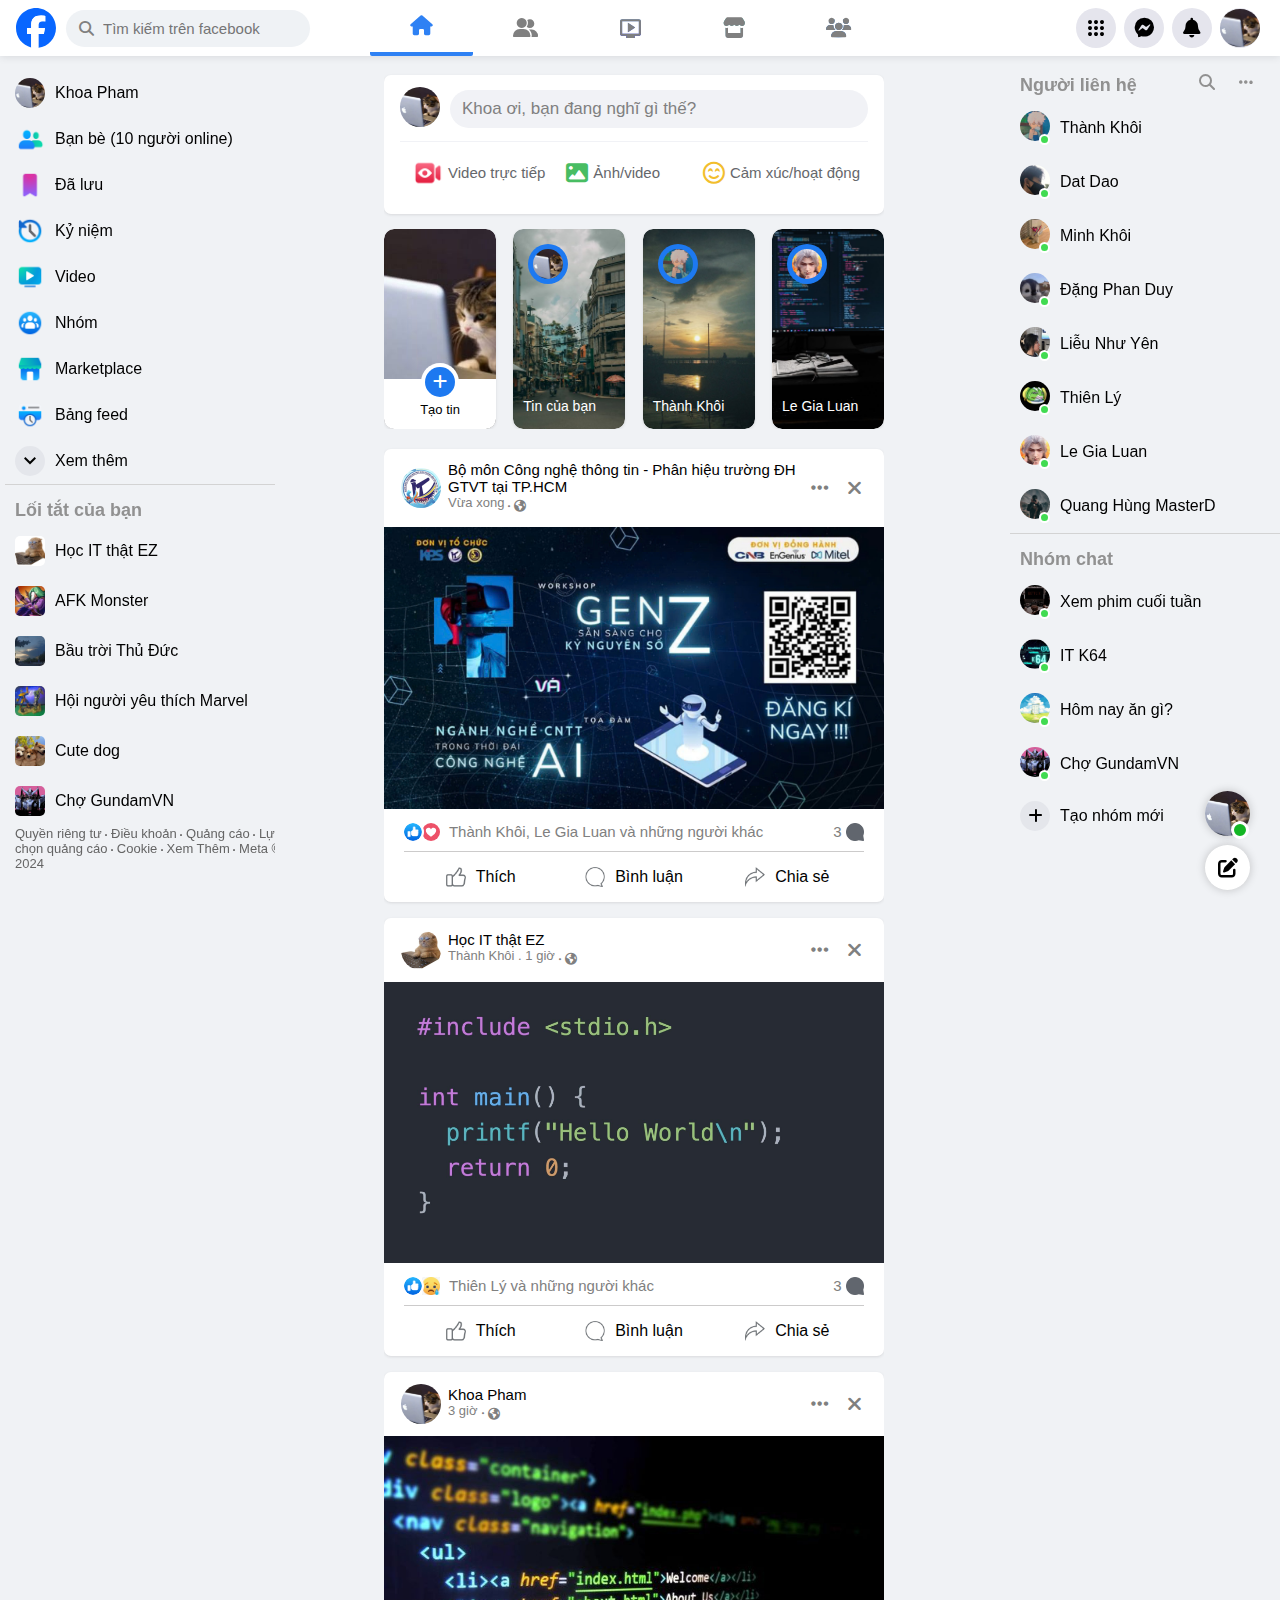
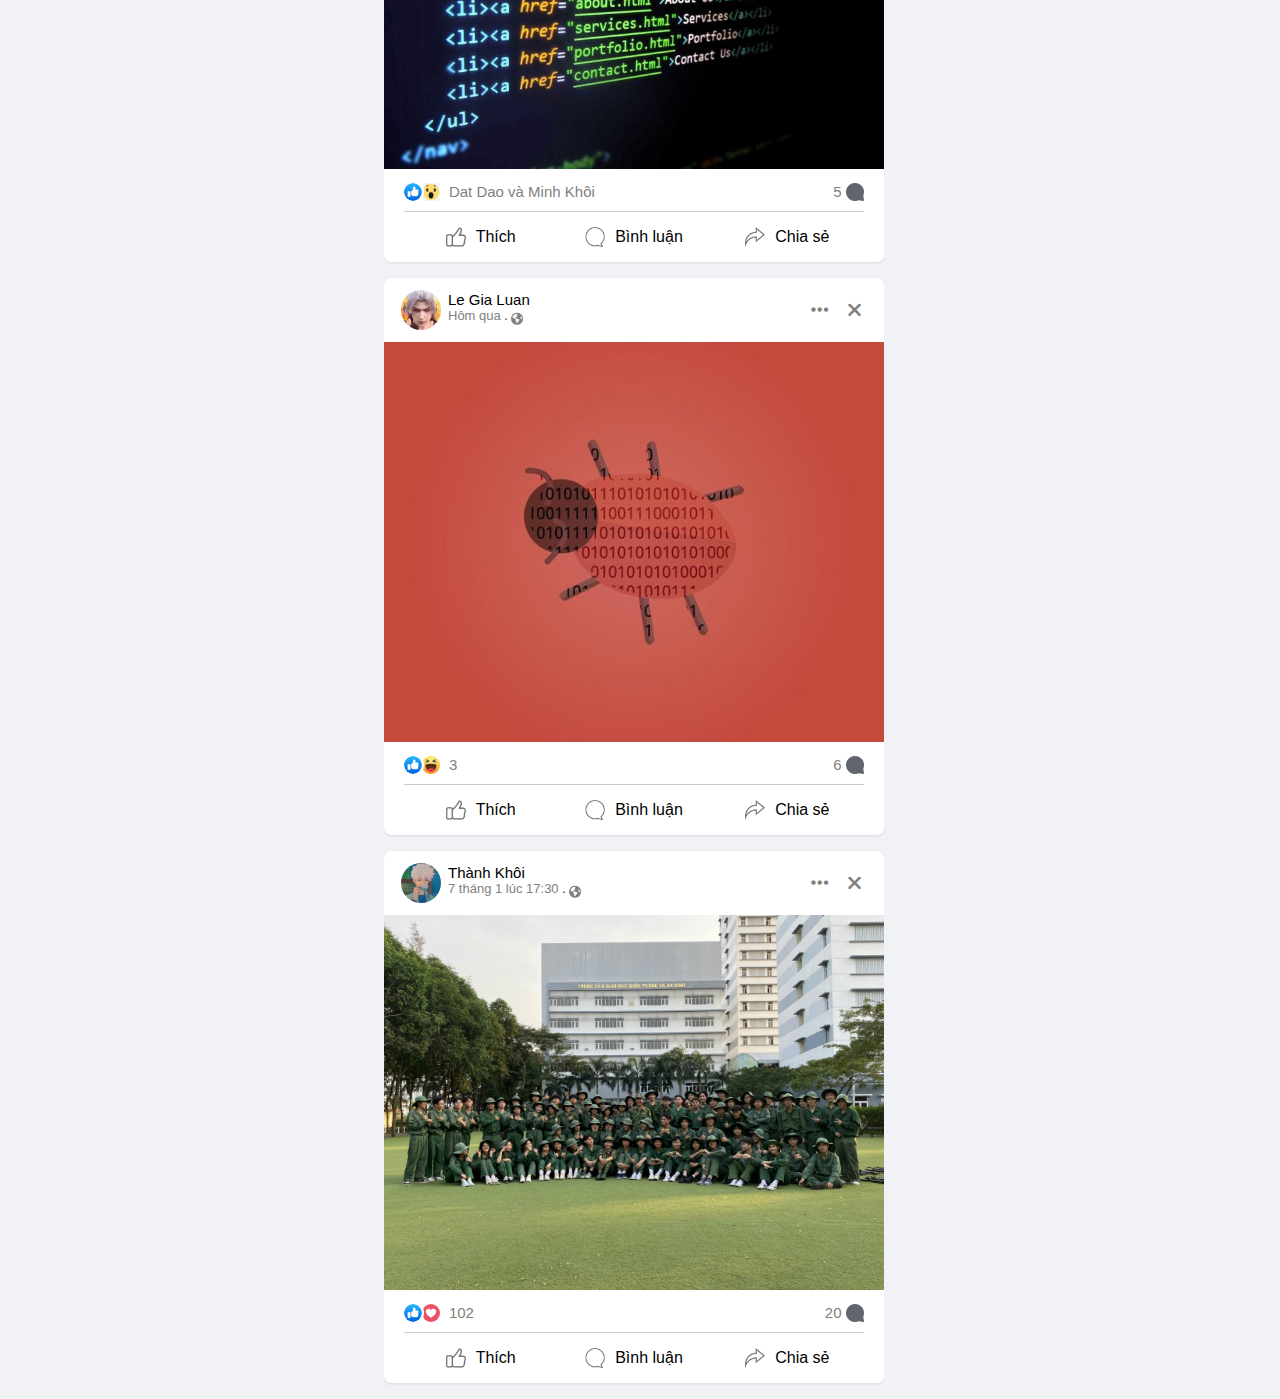
==== commit 32bbefad: "them anh" ====
--- a/index.html
+++ b/index.html
@@ -1,47 +1,78 @@
 <!DOCTYPE html>
 <html>
+
 <head>
     <title>Facebook</title>
-    <link rel="shortcut icon" href="/img/2023_Facebook_icon.svg" type="image/x-icon">
-    <link rel="stylesheet" href="https://cdnjs.cloudflare.com/ajax/libs/font-awesome/5.14.0/css/all.css"/>
-    <link rel="stylesheet" href="/css/index.css"/>
+    <link rel="shortcut icon" href="img/2023_Facebook_icon.svg" type="image/x-icon">
+    <link rel="stylesheet" href="https://cdnjs.cloudflare.com/ajax/libs/font-awesome/5.14.0/css/all.css" />
+    <link rel="stylesheet" href="css/index.css" />
     <link rel="stylesheet" href="https://cdnjs.cloudflare.com/ajax/libs/font-awesome/6.6.0/css/all.min.css">
-    <link rel="stylesheet" href="https://fonts.googleapis.com/css2?family=Material+Symbols+Outlined:opsz,wght,FILL,GRAD@20..48,100..700,0..1,-50..200" />
-    <link rel="stylesheet" href="/css/responsive.css">
+    <link rel="stylesheet"
+        href="https://fonts.googleapis.com/css2?family=Material+Symbols+Outlined:opsz,wght,FILL,GRAD@20..48,100..700,0..1,-50..200" />
+    <link rel="stylesheet" href="css/responsive.css">
 </head>
+
 <body>
 
     <div class="header-wrap">
         <div class="header-left">
-            <a href="index.html"><img src="/img/2023_Facebook_icon.svg" alt=""></a>
+            <a href="index.html"><img src="img/2023_Facebook_icon.svg" alt=""></a>
             <div class="header-search">
                 <i class="fa-solid fa-magnifying-glass"></i>
                 <input type="text" placeholder="Tìm kiếm trên facebook">
             </div>
         </div>
         <div class="header-mid">
-            <a id="active" class="header-mid-option" href="index.html"><i class="fas fa-home"></i><div class="sub-title s-home"><p>Trang chủ</p></div></a>
-            <a class="header-mid-option" href="friend-page.html"><i class="fa-solid fa-user-group"></i><div class="sub-title s-friend"><p>Bạn bè</p></div></a>
-            <a class="header-mid-option" href="#"><i id="size22" class="tv-icon material-symbols-outlined">live_tv</i><div class="sub-title s-video"><p>Video</p></div></a>
-            <a class="header-mid-option" href="#"><i class="store-icon fa-solid fa-store"></i><div class="sub-title s-market"><p>Marketplace</p></div></a>
-            <a class="header-mid-option" href="#"><i class="group-icon fas fa-users"></i><div class="sub-title s-group"><p>Nhóm</p></div></a>
+            <a id="active" class="header-mid-option" href="index.html"><i class="fas fa-home"></i>
+                <div class="sub-title s-home">
+                    <p>Trang chủ</p>
+                </div>
+            </a>
+            <a class="header-mid-option" href="friend-page.html"><i class="fa-solid fa-user-group"></i>
+                <div class="sub-title s-friend">
+                    <p>Bạn bè</p>
+                </div>
+            </a>
+            <a class="header-mid-option" href="#"><i id="size22" class="tv-icon material-symbols-outlined">live_tv</i>
+                <div class="sub-title s-video">
+                    <p>Video</p>
+                </div>
+            </a>
+            <a class="header-mid-option" href="#"><i class="store-icon fa-solid fa-store"></i>
+                <div class="sub-title s-market">
+                    <p>Marketplace</p>
+                </div>
+            </a>
+            <a class="header-mid-option" href="#"><i class="group-icon fas fa-users"></i>
+                <div class="sub-title s-group">
+                    <p>Nhóm</p>
+                </div>
+            </a>
         </div>
         <div class="header-right">
-            <a class="icon-backround" href="#"><i class="material-symbols-outlined">apps</i><div class="sub-title"><p>Menu</p></div></a>
-            <div  class="icon-backround" id="showMess"><i class="fab fa-facebook-messenger"></i><div class="sub-title"><p>Messenger</p></div></div>
+            <a class="icon-backround" href="#"><i class="material-symbols-outlined">apps</i>
+                <div class="sub-title">
+                    <p>Menu</p>
+                </div>
+            </a>
+            <div class="icon-backround" id="showMess"><i class="fab fa-facebook-messenger"></i>
+                <div class="sub-title">
+                    <p>Messenger</p>
+                </div>
+            </div>
             <!-- DROP MESS MENU -->
             <div class="card-mess-wrap" id="cardMess">
                 <div class="card-mess">
                     <div class="mess-header">
                         <p>Đoạn chat</p>
                         <div class="icon-list">
-                            <img src="/img/more.png" alt="">
-                            <img src="/img/zoom.png" alt="">
-                            <img src="/img/edit.png" alt="">
+                            <img src="img/more.png" alt="">
+                            <img src="img/zoom.png" alt="">
+                            <img src="img/edit.png" alt="">
                         </div>
                     </div>
                     <div class="messs-search">
-                        <img src="/img/loupe.png" alt="">
+                        <img src="img/loupe.png" alt="">
                         <input type="text" placeholder="Tìm kiếm trên Messenger">
                     </div>
                     <div class="mess-option">
@@ -52,7 +83,7 @@
 
                         <div class="mess-content">
                             <div class="img-wrap">
-                                <img src="/img/avatarluan.jpg" alt="">
+                                <img src="img/avatarluan.jpg" alt="">
                             </div>
                             <div class="content-text-wrap">
                                 <p>Le Gia Luan</p>
@@ -67,7 +98,7 @@
 
                         <div class="mess-content">
                             <div class="img-wrap">
-                                <img src="/img/lieunhuyen.jpg" alt="">
+                                <img src="img/lieunhuyen.jpg" alt="">
                             </div>
                             <div class="content-text-wrap">
                                 <p>Liễu Như Yên</p>
@@ -82,7 +113,7 @@
 
                         <div class="mess-content">
                             <div class="img-wrap">
-                                <img src="/img/door.jpg" alt="">
+                                <img src="img/door.jpg" alt="">
                             </div>
                             <div class="content-text-wrap">
                                 <p>Hôm nay ăn gì?</p>
@@ -97,7 +128,7 @@
 
                         <div class="mess-content">
                             <div class="img-wrap">
-                                <img src="/img/tiendat.jpg" alt="">
+                                <img src="img/tiendat.jpg" alt="">
                             </div>
                             <div class="content-text-wrap">
                                 <p>Dat Dao</p>
@@ -112,7 +143,7 @@
 
                         <div class="mess-content">
                             <div class="img-wrap">
-                                <img src="/img/avatarkhoi.jpg" alt="">
+                                <img src="img/avatarkhoi.jpg" alt="">
                             </div>
                             <div class="content-text-wrap">
                                 <p>Thành Khôi</p>
@@ -127,7 +158,7 @@
 
                         <div class="mess-content">
                             <div class="img-wrap">
-                                <img src="/img/phim.jpg" alt="">
+                                <img src="img/phim.jpg" alt="">
                             </div>
                             <div class="content-text-wrap">
                                 <p>Xem phim cuối tuần</p>
@@ -142,7 +173,7 @@
 
                         <div class="mess-content">
                             <div class="img-wrap">
-                                <img src="/img/sister.jpg" alt="">
+                                <img src="img/sister.jpg" alt="">
                             </div>
                             <div class="content-text-wrap">
                                 <p>Em gái</p>
@@ -157,7 +188,7 @@
 
                         <div class="mess-content">
                             <div class="img-wrap">
-                                <img src="/img/gundam.jpg" alt="">
+                                <img src="img/gundam.jpg" alt="">
                             </div>
                             <div class="content-text-wrap">
                                 <p>Chợ GundamVN</p>
@@ -170,21 +201,23 @@
                             </div>
                         </div>
                     </div>
-                    
+
                 </div>
             </div>
 
 
             <div class="icon-backround" id="notice" onclick="showNotice()">
                 <i class="fas fa-bell"></i>
-                <div class="sub-title"><p>Thông báo</p></div>
+                <div class="sub-title">
+                    <p>Thông báo</p>
+                </div>
             </div>
             <!-- DROP MENU NOTICE -->
             <div class="card-notice-wrap" id="cardNotice">
                 <div class="card-notice">
                     <div class="card-notice-header">
                         <p>Thông báo</p>
-                        <img src="/img/more.png" alt="">
+                        <img src="img/more.png" alt="">
                     </div>
                     <div class="notice-option">
                         <span class="checked">Tất cả</span>
@@ -197,47 +230,47 @@
                     <div class="notice-list">
                         <div class="notice-content">
                             <div class="notice-img">
-                                <img src="/img/avatarkhoi.jpg" alt="">
-                                <img src="/img/tag-icon.png" alt="">
+                                <img src="img/avatarkhoi.jpg" alt="">
+                                <img src="img/tag-icon.png" alt="">
                             </div>
                             <div class="notice-text">
                                 <p><span>Thành Khôi</span> đã gắn thẻ bạn trong 1 tin.</p>
                                 <p>3 phút</p>
                             </div>
-                            <img src="/img/record-button.png" alt="">
+                            <img src="img/record-button.png" alt="">
                         </div>
                         <div class="notice-content">
                             <div class="notice-img">
-                                <img src="/img/tiendat.jpg" alt="">
-                                <img src="/img/comment.png" alt="">
+                                <img src="img/tiendat.jpg" alt="">
+                                <img src="img/comment.png" alt="">
                             </div>
                             <div class="notice-text">
                                 <p><span>Dat Dao</span> đã phản hồi bình luận của bạn trong nhóm Bơi lội.</p>
                                 <p>2 ngày</p>
                             </div>
-                            <img src="/img/record-button.png" alt="">
+                            <img src="img/record-button.png" alt="">
                         </div>
                         <div class="notice-content">
                             <div class="notice-img">
-                                <img src="/img/avata.jpg" alt="">
-                                <img src="/img/comment.png" alt="">
+                                <img src="img/avata.jpg" alt="">
+                                <img src="img/comment.png" alt="">
                             </div>
                             <div class="notice-text">
                                 <p><span>Thành Khôi và Le Gia Luan</span> đã bày tỏ cảm xúc về 1 bình luận.</p>
                                 <p>3 ngày</p>
                             </div>
-                            <img src="/img/record-button.png" alt="">
+                            <img src="img/record-button.png" alt="">
                         </div>
                         <div class="notice-content">
                             <div class="notice-img">
-                                <img src="/img/lieunhuyen.jpg" alt="">
-                                <img src="/img/comment.png" alt="">
+                                <img src="img/lieunhuyen.jpg" alt="">
+                                <img src="img/comment.png" alt="">
                             </div>
                             <div class="notice-text">
                                 <p><span>Liễu Như Yên</span> đã chia sẻ 1 video trong nhóm Bầu trời Thủ Đức.</p>
                                 <p>1 tuần</p>
                             </div>
-                            <img src="/img/record-button.png" alt="">
+                            <img src="img/record-button.png" alt="">
                         </div>
                     </div>
                 </div>
@@ -246,135 +279,139 @@
 
 
             <div class="icon-backround" id="showProfile">
-                <img class="user-avt" src="/img/avata.jpg" alt="" >
-                <div class="sub-title s-avata"><p>Tài khoản</p></div>
-            </div>
-            <!-- <img class="user-avt" src="/img/avata.jpg" alt="" onclick="openCard()"> -->
-            
+                <img class="user-avt" src="img/avata.jpg" alt="">
+                <div class="sub-title s-avata">
+                    <p>Tài khoản</p>
+                </div>
+            </div>
+            <!-- <img class="user-avt" src="img/avata.jpg" alt="" onclick="openCard()"> -->
+
             <!-- DROP MENU PROFILE -->
-                <div class="card-menu-wrap" id="cardWrap">
-                    <div class="card-menu">
-                        <div class="profile-menu">
-                            <div class="profile">
-                                <img src="/img/avata.jpg" alt="" class="user-avt">
+            <div class="card-menu-wrap" id="cardWrap">
+                <div class="card-menu">
+                    <div class="profile-menu">
+                        <div class="profile">
+                            <img src="img/avata.jpg" alt="" class="user-avt">
                             <span>Pham Khoa</span>
-                            </div>
-                            <hr>
-                            <p>Xem trang cá nhân</p>
-                        </div>
-                        <div class="menu-item">
-                            <div class="backround-color"><img src="/img/settings.png" alt=""></div>
-                            <span>Cài đặt & quyền riêng tư</span>
-                            <img src="/img/next.png" alt="" class="right">
-                        </div>
-                        <div class="menu-item">
-                            <div class="backround-color"><img src="/img/question.png" alt=""></div>
-                            <span>Trợ giúp & hỗ trợ</span>
-                            <img src="/img/next.png" alt="" class="right">
-                        </div>
-                        <div class="menu-item">
-                            <div class="backround-color"><img src="/img/night.png" alt=""></div>
-                            <span>Màn hình & trợ năng</span>
-                            <img src="/img/next.png" alt="" class="right">
-                        </div>
-                        <div class="menu-item">
-                            <div class="backround-color"><img src="/img/bubble-chat.png" alt=""></div>
-                            <span>Đóng góp ý kiến</span>
-                        </div>
-                        <a href="login.html" class="menu-item">
-                            <div class="backround-color"><img src="/img/log-out.png" alt=""></div>
-                            <span>Đăng xuất</span>
-                        </a>
-                        <div class="footer-infor">
-                            <span class="text">Quyền riêng tư</span>
-                            <span class="dot"><i class="fa-solid fa-circle"></i></span>
-                            <span class="text">Điều khoản</span>
-                            <span class="dot"><i class="fa-solid fa-circle"></i></span>
-                            <span class="text">Quảng cáo</span>
-                            <span class="dot"><i class="fa-solid fa-circle"></i></span>
-                            <span class="text">Lựa chọn quảng cáo</span>
-                            <span class="dot"><i class="fa-solid fa-circle"></i></span>
-                            <span class="text">Cookie</span>
-                            <span class="dot"><i class="fa-solid fa-circle"></i></span>
-                            <span class="seemore">Xem Thêm</span>
-                            <span class="dot"><i class="fa-solid fa-circle"></i></span>
-                            <span class="copyright">Meta &copy; 2024</span>
-                        </div>
-                    </div>
-                </div>
+                        </div>
+                        <hr>
+                        <p>Xem trang cá nhân</p>
+                    </div>
+                    <div class="menu-item">
+                        <div class="backround-color"><img src="img/settings.png" alt=""></div>
+                        <span>Cài đặt & quyền riêng tư</span>
+                        <img src="img/next.png" alt="" class="right">
+                    </div>
+                    <div class="menu-item">
+                        <div class="backround-color"><img src="img/question.png" alt=""></div>
+                        <span>Trợ giúp & hỗ trợ</span>
+                        <img src="img/next.png" alt="" class="right">
+                    </div>
+                    <div class="menu-item">
+                        <div class="backround-color"><img src="img/night.png" alt=""></div>
+                        <span>Màn hình & trợ năng</span>
+                        <img src="img/next.png" alt="" class="right">
+                    </div>
+                    <div class="menu-item">
+                        <div class="backround-color"><img src="img/bubble-chat.png" alt=""></div>
+                        <span>Đóng góp ý kiến</span>
+                    </div>
+                    <a href="login.html" class="menu-item">
+                        <div class="backround-color"><img src="img/log-out.png" alt=""></div>
+                        <span>Đăng xuất</span>
+                    </a>
+                    <div class="footer-infor">
+                        <span class="text">Quyền riêng tư</span>
+                        <span class="dot"><i class="fa-solid fa-circle"></i></span>
+                        <span class="text">Điều khoản</span>
+                        <span class="dot"><i class="fa-solid fa-circle"></i></span>
+                        <span class="text">Quảng cáo</span>
+                        <span class="dot"><i class="fa-solid fa-circle"></i></span>
+                        <span class="text">Lựa chọn quảng cáo</span>
+                        <span class="dot"><i class="fa-solid fa-circle"></i></span>
+                        <span class="text">Cookie</span>
+                        <span class="dot"><i class="fa-solid fa-circle"></i></span>
+                        <span class="seemore">Xem Thêm</span>
+                        <span class="dot"><i class="fa-solid fa-circle"></i></span>
+                        <span class="copyright">Meta &copy; 2024</span>
+                    </div>
+                </div>
+            </div>
         </div>
     </div>
 
 
     <div class="container">
-        <div class="left-sidebar p-weight6"> 
+        <div class="left-sidebar p-weight6">
             <div class="imp-links">
-                <a href="#"><img src="/img/avata.jpg" alt=""><p>Khoa Pham</p></a>
+                <a href="#"><img src="img/avata.jpg" alt="">
+                    <p>Khoa Pham</p>
+                </a>
                 <a href="#">
                     <!-- <i class=" friend-icon fa-solid fa-user-group"></i> -->
-                     <img src="/img/friend.png" alt="">
+                    <img src="img/friend.png" alt="">
                     <p>Bạn bè (10 người online)</p>
                 </a>
                 <a href="#">
                     <!-- <i class="save-icon fa-solid fa-bookmark"></i> -->
-                    <img src="/img/saved.png" alt="">
+                    <img src="img/saved.png" alt="">
                     <p>Đã lưu</p>
                 </a>
                 <a href="#">
                     <!-- <i class="history-icon material-symbols-outlined">history</i> -->
-                    <img src="/img/memories.png" alt="">
+                    <img src="img/memories.png" alt="">
                     <p>Kỷ niệm</p>
                 </a>
                 <a href="#">
                     <!-- <i class="tv-icon material-symbols-outlined">live_tv</i> -->
-                    <img src="/img/video.png" alt="">
+                    <img src="img/video.png" alt="">
                     <p>Video</p>
                 </a>
                 <a href="#">
                     <!-- <div class="icon-box"><i class="group-icon fas fa-users"></i></div> -->
-                    <img src="/img/groups.png" alt="">
+                    <img src="img/groups.png" alt="">
                     <p>Nhóm</p>
                 </a>
                 <a href="#">
                     <!-- <i class="store-icon fa-solid fa-store"></i> -->
-                    <img src="/img/market.png" alt="">
+                    <img src="img/market.png" alt="">
                     <p>Marketplace</p>
                 </a>
                 <a href="#">
-                    <img src="/img/feed.png" alt="">
+                    <img src="img/feed.png" alt="">
                     <p>Bảng feed</p>
                 </a>
                 <div id="hidden-imp-links">
                     <a href="#">
-                        <img src="/img/gayquy.png" alt="">
+                        <img src="img/gayquy.png" alt="">
                         <p>Chiến dịch gây quỹ</p>
                     </a>
                     <a href="#">
-                        <img src="/img/video-game.png" alt="">
+                        <img src="img/video-game.png" alt="">
                         <p>Chơi game</p>
                     </a>
                     <a href="#">
-                        <img src="/img/credit-card.png" alt="">
+                        <img src="img/credit-card.png" alt="">
                         <p>Đơn đặt hàng và thanh toán</p>
                     </a>
                     <a href="#">
-                        <img src="/img/health-care.png" alt="">
+                        <img src="img/health-care.png" alt="">
                         <p>Hẹn hò</p>
                     </a>
                     <a href="#">
-                        <img src="/img/messenger.png" alt="">
+                        <img src="img/messenger.png" alt="">
                         <p>Messenger</p>
                     </a>
                     <a href="#">
-                        <img src="/img/reel.png" alt="">
+                        <img src="img/reel.png" alt="">
                         <p>Reels</p>
                     </a>
                     <a href="#">
-                        <img src="/img/gift.png" alt="">
+                        <img src="img/gift.png" alt="">
                         <p>Sinh nhật</p>
                     </a>
                     <a href="#">
-                        <img src="/img/page.png" alt="">
+                        <img src="img/page.png" alt="">
                         <p>Trang</p>
                     </a>
                     <div id="showLess-imp-links">
@@ -391,31 +428,43 @@
                 <div class="sidebar-title">
                     <h4>Lối tắt của bạn</h4>
                     <a href="#">Chỉnh sửa</a>
-                    
+
                 </div>
                 <div class="shortcut-links">
-                    <a href="#"><img src="/img/it.jpg" alt=""><p>Học IT thật EZ</p></a>
-                    <a href="#"><img src="/img/afkmonster.jpg" alt=""><p>AFK Monster</p></a>
-                    <a href="#"><img src="/img/lovesky.jpg" alt=""><p>Bầu trời Thủ Đức</p></a>
-                    <a href="#"><img src="/img/marvel.jpg" alt=""><p>Hội người yêu thích Marvel</p></a>
-                    <a href="#"><img src="/img/dogcute.jpg" alt=""><p>Cute dog</p></a>
-                    <a href="#"><img src="/img/gundam.jpg" alt=""><p>Chợ GundamVN</p></a>
+                    <a href="#"><img src="img/it.jpg" alt="">
+                        <p>Học IT thật EZ</p>
+                    </a>
+                    <a href="#"><img src="img/afkmonster.jpg" alt="">
+                        <p>AFK Monster</p>
+                    </a>
+                    <a href="#"><img src="img/lovesky.jpg" alt="">
+                        <p>Bầu trời Thủ Đức</p>
+                    </a>
+                    <a href="#"><img src="img/marvel.jpg" alt="">
+                        <p>Hội người yêu thích Marvel</p>
+                    </a>
+                    <a href="#"><img src="img/dogcute.jpg" alt="">
+                        <p>Cute dog</p>
+                    </a>
+                    <a href="#"><img src="img/gundam.jpg" alt="">
+                        <p>Chợ GundamVN</p>
+                    </a>
                 </div>
             </div>
             <div class="footer-infor">
                 <span class="text">Quyền riêng tư</span>
-                            <span class="dot"><i class="fa-solid fa-circle"></i></span>
-                            <span class="text">Điều khoản</span>
-                            <span class="dot"><i class="fa-solid fa-circle"></i></span>
-                            <span class="text">Quảng cáo</span>
-                            <span class="dot"><i class="fa-solid fa-circle"></i></span>
-                            <span class="text">Lựa chọn quảng cáo</span>
-                            <span class="dot"><i class="fa-solid fa-circle"></i></span>
-                            <span class="text">Cookie</span>
-                            <span class="dot"><i class="fa-solid fa-circle"></i></span>
-                            <span class="seemore">Xem Thêm</span>
-                            <span class="dot"><i class="fa-solid fa-circle"></i></span>
-                            <span class="copyright">Meta &copy; 2024</span>
+                <span class="dot"><i class="fa-solid fa-circle"></i></span>
+                <span class="text">Điều khoản</span>
+                <span class="dot"><i class="fa-solid fa-circle"></i></span>
+                <span class="text">Quảng cáo</span>
+                <span class="dot"><i class="fa-solid fa-circle"></i></span>
+                <span class="text">Lựa chọn quảng cáo</span>
+                <span class="dot"><i class="fa-solid fa-circle"></i></span>
+                <span class="text">Cookie</span>
+                <span class="dot"><i class="fa-solid fa-circle"></i></span>
+                <span class="seemore">Xem Thêm</span>
+                <span class="dot"><i class="fa-solid fa-circle"></i></span>
+                <span class="copyright">Meta &copy; 2024</span>
             </div>
         </div>
 
@@ -423,19 +472,19 @@
             <!-- 1******************************************** -->
             <div class="personal-status-wrap">
                 <div class="personal-status">
-                    <a href="#" class="avata"><img src="/img/avata.jpg" alt=""></a>
-                <div class="status-input">
-                    <p>Khoa ơi, bạn đang nghĩ gì thế?</p>
-                </div>
-               
-
-
-                </div>
-                
+                    <a href="#" class="avata"><img src="img/avata.jpg" alt=""></a>
+                    <div class="status-input">
+                        <p>Khoa ơi, bạn đang nghĩ gì thế?</p>
+                    </div>
+
+
+
+                </div>
+
                 <div class="status-activities">
                     <div class="activity live">
                         <!-- <i class="fas fa-video"></i> -->
-                         <img src="/img/video-stream.png" alt="">
+                        <img src="img/video-stream.png" alt="">
                         <span>Video trực tiếp</span>
                     </div>
                     <div class="activity image">
@@ -447,33 +496,33 @@
                         <span>Cảm xúc/hoạt động</span>
                     </div>
                 </div>
-            </div> 
-             <!-- create status -->
-             <!-- <div class="create-status-wrap">
+            </div>
+            <!-- create status -->
+            <!-- <div class="create-status-wrap">
                 <div class="screen-outlay"></div>
             </div>   -->
             <!-- 2******************** -->
             <div class="story">
                 <div class="my-story">
-                    <img src="/img/avata.jpg" alt="">
+                    <img src="img/avata.jpg" alt="">
                     <div class="upload">
                         <div class="backround-icon"><i class="fa-solid fa-plus"></i></div>
                         <p>Tạo tin</p>
-                    </div>        
+                    </div>
                 </div>
                 <div class="friend-story">
-                    <img class="friend-story-img" src="/img/str-khoa.jpg" alt="">
-                    <div class="friend-avata"><img src="/img/avata.jpg" alt=""></div>
+                    <img class="friend-story-img" src="img/str-khoa.jpg" alt="">
+                    <div class="friend-avata"><img src="img/avata.jpg" alt=""></div>
                     <p>Tin của bạn</p>
                 </div>
                 <div class="friend-story">
-                    <img class="friend-story-img" src="/img/str-khoi.jpg" alt="">
-                    <div class="friend-avata"><img src="/img/avatarkhoi.jpg" alt=""></div>
+                    <img class="friend-story-img" src="img/str-khoi.jpg" alt="">
+                    <div class="friend-avata"><img src="img/avatarkhoi.jpg" alt=""></div>
                     <p>Thành Khôi</p>
                 </div>
                 <div class="friend-story">
-                    <img class="friend-story-img" src="/img/str-luan.jpg" alt="">
-                    <div class="friend-avata"><img src="/img/avatarluan.jpg" alt=""></div>
+                    <img class="friend-story-img" src="img/str-luan.jpg" alt="">
+                    <div class="friend-avata"><img src="img/avatarluan.jpg" alt=""></div>
                     <p>Le Gia Luan</p>
                 </div>
             </div>
@@ -483,11 +532,12 @@
                 <div class="post">
                     <div class="post-top">
                         <div class="post-top-left">
-                            <img src="/img/avtbomon.jpg" alt="">
+                            <img src="img/avtbomon.jpg" alt="">
                             <div class="name-time">
                                 <p class="name">Bộ môn Công nghệ thông tin - Phân hiệu trường ĐH GTVT tại TP.HCM</p>
                                 <div class="time">
-                                <p>Vừa xong</p> <span><i id="size2px" class="fa-solid fa-circle fa-2xs"></i><i class="fa-solid fa-earth-americas"></i></span>
+                                    <p>Vừa xong</p> <span><i id="size2px" class="fa-solid fa-circle fa-2xs"></i><i
+                                            class="fa-solid fa-earth-americas"></i></span>
                                 </div>
                             </div>
                         </div>
@@ -498,42 +548,42 @@
                     </div>
                     <div class="post-mid">
                         <!-- <p></p> -->
-                        <img src="/img/post4.jpg" alt="">
+                        <img src="img/post4.jpg" alt="">
                     </div>
                     <div class="post-bottom">
                         <div class="number-like">
                             <div class="number-left">
-                                <img id="icon1" src="/img/like-icon.png" alt="">
-                                <img id="icon2" src="/img/love-icon.svg" alt="">
+                                <img id="icon1" src="img/like-icon.png" alt="">
+                                <img id="icon2" src="img/love-icon.svg" alt="">
                                 <span class="hide-text">Bạn, </span>
                                 <span>Thành Khôi, Le Gia Luan và những người khác</span>
                             </div>
                             <div class="number-right">
                                 <span>3</span>
-                                <img src="/img/chat-fill.png" alt="">
-                            </div>
-                        </div>
- 
+                                <img src="img/chat-fill.png" alt="">
+                            </div>
+                        </div>
+
                         <div class="post-icon">
                             <div class="icon-wrap icon-like-wrap">
-                                <div class="like-wrap" >
-                                    <img class="like1" src="/img/like.png" alt="">
-                                    <img class="like2" src="/img/like2.png" alt="">
+                                <div class="like-wrap">
+                                    <img class="like1" src="img/like.png" alt="">
+                                    <img class="like2" src="img/like2.png" alt="">
                                 </div>
                                 <span class="like-text">Thích</span>
                                 <div class="hidden-icon">
-                                    <img src="/img/icon-like.png" alt="">
-                                    <img src="/img/icon-love.png" alt="">
-                                    <img src="/img/icon-care.png" alt="">
-                                    <img src="/img/icon-haha.png" alt="">
-                                    <img src="/img/icon-sad.png" alt="">
-                                    <img src="/img/icon-wow.png" alt="">
-                                    <img src="/img/icon-angry.png" alt="">
-                                </div>
-                            </div>
-                            <div class="icon-wrap"><img src="/img/chat.png" alt=""><span>Bình luận</span></div>
-                            <div class="icon-wrap"><img src="/img/share.png" alt=""><span>Chia sẻ</span></div>
-                            
+                                    <img src="img/icon-like.png" alt="">
+                                    <img src="img/icon-love.png" alt="">
+                                    <img src="img/icon-care.png" alt="">
+                                    <img src="img/icon-haha.png" alt="">
+                                    <img src="img/icon-sad.png" alt="">
+                                    <img src="img/icon-wow.png" alt="">
+                                    <img src="img/icon-angry.png" alt="">
+                                </div>
+                            </div>
+                            <div class="icon-wrap"><img src="img/chat.png" alt=""><span>Bình luận</span></div>
+                            <div class="icon-wrap"><img src="img/share.png" alt=""><span>Chia sẻ</span></div>
+
                         </div>
                         <div class="comment"></div>
                     </div>
@@ -543,11 +593,13 @@
                 <div class="post">
                     <div class="post-top">
                         <div class="post-top-left">
-                            <img src="/img/it.jpg" alt="">
+                            <img src="img/it.jpg" alt="">
                             <div class="name-time">
                                 <p class="name">Học IT thật EZ</p>
                                 <div class="time">
-                                <p>Thành Khôi . 1 giờ</p> <span><i id="size2px" class="fa-solid fa-circle fa-2xs"></i><i class="fa-solid fa-earth-americas"></i></span>
+                                    <p>Thành Khôi . 1 giờ</p> <span><i id="size2px"
+                                            class="fa-solid fa-circle fa-2xs"></i><i
+                                            class="fa-solid fa-earth-americas"></i></span>
                                 </div>
                             </div>
                         </div>
@@ -557,42 +609,42 @@
                         </div>
                     </div>
                     <div class="post-mid">
-                        <img src="/img/post5.jpg" alt="">
+                        <img src="img/post5.jpg" alt="">
                     </div>
                     <div class="post-bottom">
                         <div class="number-like">
                             <div class="number-left">
-                                <img id="icon1" src="/img/like-icon.png" alt="">
-                                <img id="icon2" src="/img/newsad.png" alt="">
+                                <img id="icon1" src="img/like-icon.png" alt="">
+                                <img id="icon2" src="img/newsad.png" alt="">
                                 <span class="hide-text">Bạn, </span>
                                 <span>Thiên Lý và những người khác</span>
                             </div>
                             <div class="number-right">
                                 <span>3</span>
-                                <img src="/img/chat-fill.png" alt="">
-                            </div>
-                        </div>
- 
+                                <img src="img/chat-fill.png" alt="">
+                            </div>
+                        </div>
+
                         <div class="post-icon">
                             <div class="icon-wrap icon-like-wrap">
-                                <div class="like-wrap" >
-                                    <img class="like1" src="/img/like.png" alt="">
-                                    <img class="like2" src="/img/like2.png" alt="">
+                                <div class="like-wrap">
+                                    <img class="like1" src="img/like.png" alt="">
+                                    <img class="like2" src="img/like2.png" alt="">
                                 </div>
                                 <span class="like-text">Thích</span>
                                 <div class="hidden-icon">
-                                    <img src="/img/icon-like.png" alt="">
-                                    <img src="/img/icon-love.png" alt="">
-                                    <img src="/img/icon-care.png" alt="">
-                                    <img src="/img/icon-haha.png" alt="">
-                                    <img src="/img/icon-sad.png" alt="">
-                                    <img src="/img/icon-wow.png" alt="">
-                                    <img src="/img/icon-angry.png" alt="">
-                                </div>
-                            </div>
-                            <div class="icon-wrap"><img src="/img/chat.png" alt=""><span>Bình luận</span></div>
-                            <div class="icon-wrap"><img src="/img/share.png" alt=""><span>Chia sẻ</span></div>
-                            
+                                    <img src="img/icon-like.png" alt="">
+                                    <img src="img/icon-love.png" alt="">
+                                    <img src="img/icon-care.png" alt="">
+                                    <img src="img/icon-haha.png" alt="">
+                                    <img src="img/icon-sad.png" alt="">
+                                    <img src="img/icon-wow.png" alt="">
+                                    <img src="img/icon-angry.png" alt="">
+                                </div>
+                            </div>
+                            <div class="icon-wrap"><img src="img/chat.png" alt=""><span>Bình luận</span></div>
+                            <div class="icon-wrap"><img src="img/share.png" alt=""><span>Chia sẻ</span></div>
+
                         </div>
                         <div class="comment"></div>
                     </div>
@@ -602,11 +654,12 @@
                 <div class="post">
                     <div class="post-top">
                         <div class="post-top-left">
-                            <img src="/img/avata.jpg" alt="">
+                            <img src="img/avata.jpg" alt="">
                             <div class="name-time">
                                 <p class="name">Khoa Pham</p>
                                 <div class="time">
-                                <p>3 giờ</p> <span><i id="size2px" class="fa-solid fa-circle fa-2xs"></i><i class="fa-solid fa-earth-americas"></i></span>
+                                    <p>3 giờ</p> <span><i id="size2px" class="fa-solid fa-circle fa-2xs"></i><i
+                                            class="fa-solid fa-earth-americas"></i></span>
                                 </div>
                             </div>
                         </div>
@@ -616,42 +669,42 @@
                         </div>
                     </div>
                     <div class="post-mid">
-                        <img src="/img/post-khoa.jpg" alt="">
+                        <img src="img/post-khoa.jpg" alt="">
                     </div>
                     <div class="post-bottom">
                         <div class="number-like">
                             <div class="number-left">
-                                <img id="icon1" src="/img/like-icon.png" alt="">
-                                <img id="icon2" src="/img/wow-icon.png" alt="">
+                                <img id="icon1" src="img/like-icon.png" alt="">
+                                <img id="icon2" src="img/wow-icon.png" alt="">
                                 <span class="hide-text">Bạn, </span>
                                 <span>Dat Dao và Minh Khôi</span>
                             </div>
                             <div class="number-right">
                                 <span>5</span>
-                                <img src="/img/chat-fill.png" alt="">
-                            </div>
-                        </div>
- 
+                                <img src="img/chat-fill.png" alt="">
+                            </div>
+                        </div>
+
                         <div class="post-icon">
                             <div class="icon-wrap icon-like-wrap">
-                                <div class="like-wrap" >
-                                    <img class="like1" src="/img/like.png" alt="">
-                                    <img class="like2" src="/img/like2.png" alt="">
+                                <div class="like-wrap">
+                                    <img class="like1" src="img/like.png" alt="">
+                                    <img class="like2" src="img/like2.png" alt="">
                                 </div>
                                 <span class="like-text">Thích</span>
                                 <div class="hidden-icon">
-                                    <img src="/img/icon-like.png" alt="">
-                                    <img src="/img/icon-love.png" alt="">
-                                    <img src="/img/icon-care.png" alt="">
-                                    <img src="/img/icon-haha.png" alt="">
-                                    <img src="/img/icon-sad.png" alt="">
-                                    <img src="/img/icon-wow.png" alt="">
-                                    <img src="/img/icon-angry.png" alt="">
-                                </div>
-                            </div>
-                            <div class="icon-wrap"><img src="/img/chat.png" alt=""><span>Bình luận</span></div>
-                            <div class="icon-wrap"><img src="/img/share.png" alt=""><span>Chia sẻ</span></div>
-                            
+                                    <img src="img/icon-like.png" alt="">
+                                    <img src="img/icon-love.png" alt="">
+                                    <img src="img/icon-care.png" alt="">
+                                    <img src="img/icon-haha.png" alt="">
+                                    <img src="img/icon-sad.png" alt="">
+                                    <img src="img/icon-wow.png" alt="">
+                                    <img src="img/icon-angry.png" alt="">
+                                </div>
+                            </div>
+                            <div class="icon-wrap"><img src="img/chat.png" alt=""><span>Bình luận</span></div>
+                            <div class="icon-wrap"><img src="img/share.png" alt=""><span>Chia sẻ</span></div>
+
                         </div>
                         <div class="comment"></div>
                     </div>
@@ -660,11 +713,12 @@
                 <div class="post">
                     <div class="post-top">
                         <div class="post-top-left">
-                            <img src="/img/avatarluan.jpg" alt="">
+                            <img src="img/avatarluan.jpg" alt="">
                             <div class="name-time">
                                 <p class="name">Le Gia Luan</p>
                                 <div class="time">
-                                <p>Hôm qua</p> <span><i id="size2px" class="fa-solid fa-circle fa-2xs"></i><i class="fa-solid fa-earth-americas"></i></span>
+                                    <p>Hôm qua</p> <span><i id="size2px" class="fa-solid fa-circle fa-2xs"></i><i
+                                            class="fa-solid fa-earth-americas"></i></span>
                                 </div>
                             </div>
                         </div>
@@ -674,41 +728,41 @@
                         </div>
                     </div>
                     <div class="post-mid">
-                        <img src="/img/bug.jpg" alt="">
+                        <img src="img/bug.jpg" alt="">
                     </div>
                     <div class="post-bottom">
                         <div class="number-like">
                             <div class="number-left">
-                                <img id="icon1" src="/img/like-icon.png" alt="">
-                                <img id="icon2" src="/img/haha-icon.png" alt="">
+                                <img id="icon1" src="img/like-icon.png" alt="">
+                                <img id="icon2" src="img/haha-icon.png" alt="">
                                 <span class="hide-text">Bạn và </span>
                                 <span>3</span>
                             </div>
                             <div class="number-right">
                                 <span>6</span>
-                                <img src="/img/chat-fill.png" alt="">
+                                <img src="img/chat-fill.png" alt="">
                             </div>
                         </div>
                         <div class="post-icon">
                             <div class="icon-wrap icon-like-wrap">
-                                <div class="like-wrap" >
-                                    <img class="like1" src="/img/like.png" alt="">
-                                    <img class="like2" src="/img/like2.png" alt="">
+                                <div class="like-wrap">
+                                    <img class="like1" src="img/like.png" alt="">
+                                    <img class="like2" src="img/like2.png" alt="">
                                 </div>
                                 <span class="like-text">Thích</span>
                                 <div class="hidden-icon">
-                                    <img src="/img/icon-like.png" alt="">
-                                    <img src="/img/icon-love.png" alt="">
-                                    <img src="/img/icon-care.png" alt="">
-                                    <img src="/img/icon-haha.png" alt="">
-                                    <img src="/img/icon-sad.png" alt="">
-                                    <img src="/img/icon-wow.png" alt="">
-                                    <img src="/img/icon-angry.png" alt="">
-                                </div>
-                            </div>
-                            <div class="icon-wrap"><img src="/img/chat.png" alt=""><span>Bình luận</span></div>
-                            <div class="icon-wrap"><img src="/img/share.png" alt=""><span>Chia sẻ</span></div>
-                            
+                                    <img src="img/icon-like.png" alt="">
+                                    <img src="img/icon-love.png" alt="">
+                                    <img src="img/icon-care.png" alt="">
+                                    <img src="img/icon-haha.png" alt="">
+                                    <img src="img/icon-sad.png" alt="">
+                                    <img src="img/icon-wow.png" alt="">
+                                    <img src="img/icon-angry.png" alt="">
+                                </div>
+                            </div>
+                            <div class="icon-wrap"><img src="img/chat.png" alt=""><span>Bình luận</span></div>
+                            <div class="icon-wrap"><img src="img/share.png" alt=""><span>Chia sẻ</span></div>
+
                         </div>
                         <div class="comment"></div>
                     </div>
@@ -717,11 +771,13 @@
                 <div class="post">
                     <div class="post-top">
                         <div class="post-top-left">
-                            <img src="/img/avatarkhoi.jpg" alt="">
+                            <img src="img/avatarkhoi.jpg" alt="">
                             <div class="name-time">
                                 <p class="name">Thành Khôi</p>
                                 <div class="time">
-                                <p>7 tháng 1 lúc 17:30</p> <span><i id="size2px" class="fa-solid fa-circle fa-2xs"></i><i class="fa-solid fa-earth-americas"></i></span>
+                                    <p>7 tháng 1 lúc 17:30</p> <span><i id="size2px"
+                                            class="fa-solid fa-circle fa-2xs"></i><i
+                                            class="fa-solid fa-earth-americas"></i></span>
                                 </div>
                             </div>
                         </div>
@@ -731,41 +787,41 @@
                         </div>
                     </div>
                     <div class="post-mid">
-                        <img src="/img/post-khoi.jpg" alt="">
+                        <img src="img/post-khoi.jpg" alt="">
                     </div>
                     <div class="post-bottom">
                         <div class="number-like">
                             <div class="number-left">
-                                <img id="icon1" src="/img/like-icon.png" alt="">
-                                <img id="icon2" src="/img/love-icon.svg" alt="">
+                                <img id="icon1" src="img/like-icon.png" alt="">
+                                <img id="icon2" src="img/love-icon.svg" alt="">
                                 <span class="hide-text">Bạn và </span>
                                 <span>102</span>
                             </div>
                             <div class="number-right">
                                 <span>20</span>
-                                <img src="/img/chat-fill.png" alt="">
+                                <img src="img/chat-fill.png" alt="">
                             </div>
                         </div>
                         <div class="post-icon">
                             <div class="icon-wrap icon-like-wrap">
-                                <div class="like-wrap" >
-                                    <img class="like1" src="/img/like.png" alt="">
-                                    <img class="like2" src="/img/like2.png" alt="">
+                                <div class="like-wrap">
+                                    <img class="like1" src="img/like.png" alt="">
+                                    <img class="like2" src="img/like2.png" alt="">
                                 </div>
                                 <span class="like-text">Thích</span>
                                 <div class="hidden-icon">
-                                    <img src="/img/icon-like.png" alt="">
-                                    <img src="/img/icon-love.png" alt="">
-                                    <img src="/img/icon-care.png" alt="">
-                                    <img src="/img/icon-haha.png" alt="">
-                                    <img src="/img/icon-sad.png" alt="">
-                                    <img src="/img/icon-wow.png" alt="">
-                                    <img src="/img/icon-angry.png" alt="">
-                                </div>
-                            </div>
-                            <div class="icon-wrap"><img src="/img/chat.png" alt=""><span>Bình luận</span></div>
-                            <div class="icon-wrap"><img src="/img/share.png" alt=""><span>Chia sẻ</span></div>
-                            
+                                    <img src="img/icon-like.png" alt="">
+                                    <img src="img/icon-love.png" alt="">
+                                    <img src="img/icon-care.png" alt="">
+                                    <img src="img/icon-haha.png" alt="">
+                                    <img src="img/icon-sad.png" alt="">
+                                    <img src="img/icon-wow.png" alt="">
+                                    <img src="img/icon-angry.png" alt="">
+                                </div>
+                            </div>
+                            <div class="icon-wrap"><img src="img/chat.png" alt=""><span>Bình luận</span></div>
+                            <div class="icon-wrap"><img src="img/share.png" alt=""><span>Chia sẻ</span></div>
+
                         </div>
                         <div class="comment"></div>
                     </div>
@@ -773,14 +829,14 @@
             </div>
         </div>
 
-        <div class="right-sidebar p-weight6"> 
+        <div class="right-sidebar p-weight6">
             <!-- <div class="sidebar-title">
                 <h4>Được tài trợ</h4>
             </div>
             <div class="content boder-bottom">
                 <a href="#">
                     <div class="content-left">
-                        <img class="content-img" src="/img/avata.jpg" alt="">
+                        <img class="content-img" src="img/avata.jpg" alt="">
                     </div>
                     <div class="content-right">
                         <h4>khoa</h4>
@@ -789,7 +845,7 @@
                 </a>
                 <a href="#">
                     <div class="content-left">
-                        <img class="content-img" src="/img/avata.jpg" alt="">
+                        <img class="content-img" src="img/avata.jpg" alt="">
                     </div>
                     <div class="content-right">
                         <h4>fpt</h4>
@@ -810,52 +866,52 @@
                         </div>
                     </div>
                 </div>
-                
-                <a href="#" class="online-list">
-                    <div class="online">
-                        <img  src="/img/avatarkhoi.jpg" alt="">
+
+                <a href="#" class="online-list">
+                    <div class="online">
+                        <img src="img/avatarkhoi.jpg" alt="">
                     </div>
                     <p>Thành Khôi</p>
                 </a>
                 <a href="#" class="online-list">
                     <div class="online">
-                        <img  src="/img/tiendat.jpg" alt="">
+                        <img src="img/tiendat.jpg" alt="">
                     </div>
                     <p>Dat Dao</p>
                 </a>
                 <a href="#" class="online-list">
                     <div class="online">
-                        <img  src="/img/khoidai.jpg" alt="">
+                        <img src="img/khoidai.jpg" alt="">
                     </div>
                     <p>Minh Khôi</p>
                 </a>
                 <a href="#" class="online-list">
                     <div class="online">
-                        <img  src="/img/duy.jpg" alt="">
+                        <img src="img/duy.jpg" alt="">
                     </div>
                     <p>Đặng Phan Duy</p>
                 </a>
                 <a href="#" class="online-list">
                     <div class="online">
-                        <img  src="/img/lieunhuyen.jpg" alt="">
+                        <img src="img/lieunhuyen.jpg" alt="">
                     </div>
                     <p>Liễu Như Yên</p>
                 </a>
                 <a href="#" class="online-list">
                     <div class="online">
-                        <img  src="/img/ez.jpg" alt="">
+                        <img src="img/ez.jpg" alt="">
                     </div>
                     <p>Thiên Lý</p>
                 </a>
                 <a href="#" class="online-list">
                     <div class="online">
-                        <img  src="/img/avatarluan.jpg" alt="">
+                        <img src="img/avatarluan.jpg" alt="">
                     </div>
                     <p>Le Gia Luan</p>
                 </a>
                 <a href="#" class="online-list">
                     <div class="online">
-                        <img  src="/img/quanghung.jpeg" alt="">
+                        <img src="img/quanghung.jpeg" alt="">
                     </div>
                     <p>Quang Hùng MasterD</p>
                 </a>
@@ -867,25 +923,25 @@
                 </div>
                 <a href="#" class="online-list">
                     <div class="online">
-                        <img  src="/img/phim.jpg" alt="">
+                        <img src="img/phim.jpg" alt="">
                     </div>
                     <p>Xem phim cuối tuần</p>
                 </a>
                 <a href="#" class="online-list">
                     <div class="online">
-                        <img  src="/img/classs.jpg" alt="">
+                        <img src="img/classs.jpg" alt="">
                     </div>
                     <p>IT K64</p>
                 </a>
                 <a href="#" class="online-list">
                     <div class="online">
-                        <img  src="/img/door.jpg" alt="">
+                        <img src="img/door.jpg" alt="">
                     </div>
                     <p>Hôm nay ăn gì?</p>
                 </a>
                 <a href="#" class="online-list">
                     <div class="online">
-                        <img  src="/img/gundam.jpg" alt="">
+                        <img src="img/gundam.jpg" alt="">
                     </div>
                     <p>Chợ GundamVN</p>
                 </a>
@@ -894,7 +950,7 @@
                         <i class="fa-solid fa-plus"></i>
                     </div>
                     <p>Tạo nhóm mới</p>
-                </div>
+            </div>
         </div>
 
         <div class="chat-bubble-wrap">
@@ -906,64 +962,65 @@
                 </a>
             </div>
             <div class="chat-bubble" id="chatBubble">
-                <div >
-                    <div class="online">
-                        <img src="/img/avata.jpg" alt="">
-                        <img class="close-btn" src="/img/close.png" id="close-chat">
-                    </div>
-                </div>
-            </div>
-            
+                <div>
+                    <div class="online">
+                        <img src="img/avata.jpg" alt="">
+                        <img class="close-btn" src="img/close.png" id="close-chat">
+                    </div>
+                </div>
+            </div>
+
         </div>
     </div>
 
-     <!-- create status -->
-     <div class="create-status-wrap">
+    <!-- create status -->
+    <div class="create-status-wrap">
         <div class="create-status">
             <div class="header">
                 <p>Tạo bài viết</p>
-                <img class="hide-status" src="/img/close.png" alt="">
+                <img class="hide-status" src="img/close.png" alt="">
             </div>
             <div class="detail">
-                <img  class="user-avt" src="/img/avata.jpg" alt="">
+                <img class="user-avt" src="img/avata.jpg" alt="">
                 <div class="name-option">
                     <p>Pham Khoa</p>
                     <div class="option">
-                        <img src="/img/friends.png" alt="">
+                        <img src="img/friends.png" alt="">
                         <span>Bạn bè</span>
-                        <img class="down" src="/img/down.png" alt="">
+                        <img class="down" src="img/down.png" alt="">
                     </div>
                 </div>
             </div>
             <form action="#">
                 <input type="text" name="" id="status-input" placeholder="Khoa ơi, bạn đang nghĩ gì thế?" required>
-            
-            <div class="theme-icon">
-                <div class="theme">
-                    <img src="/img/theme.png" alt="">
-                   
-                </div>
-                <img src="/img/happiness.png" alt="">
-                
-            </div>
-            <div class="add-status">
-                <span>Thêm vào bài viết của bạn</span>
-                <div class="icon-list">
-                    <img  src="/img/picture-icon.png" alt="">
-                    <img src="img/tag-icon.png" alt="">
-                    <img src="/img/emojy.png" alt="">
-                    <img src="/img/vitri.png" alt="">
-                    <img src="/img/gif.png" alt="">
-                    <img src="/img/more.png" alt="">
-                </div>
-                
-            </div>
-            <div class="post-btn">
-                <p>Đăng</p>
-            </div>
-        </form>
+
+                <div class="theme-icon">
+                    <div class="theme">
+                        <img src="img/theme.png" alt="">
+
+                    </div>
+                    <img src="img/happiness.png" alt="">
+
+                </div>
+                <div class="add-status">
+                    <span>Thêm vào bài viết của bạn</span>
+                    <div class="icon-list">
+                        <img src="img/picture-icon.png" alt="">
+                        <img src="img/tag-icon.png" alt="">
+                        <img src="img/emojy.png" alt="">
+                        <img src="img/vitri.png" alt="">
+                        <img src="img/gif.png" alt="">
+                        <img src="img/more.png" alt="">
+                    </div>
+
+                </div>
+                <div class="post-btn">
+                    <p>Đăng</p>
+                </div>
+            </form>
         </div>
-    </div>  
+    </div>
     <script src="/js/index.js"></script>
 </body>
+
 </html>